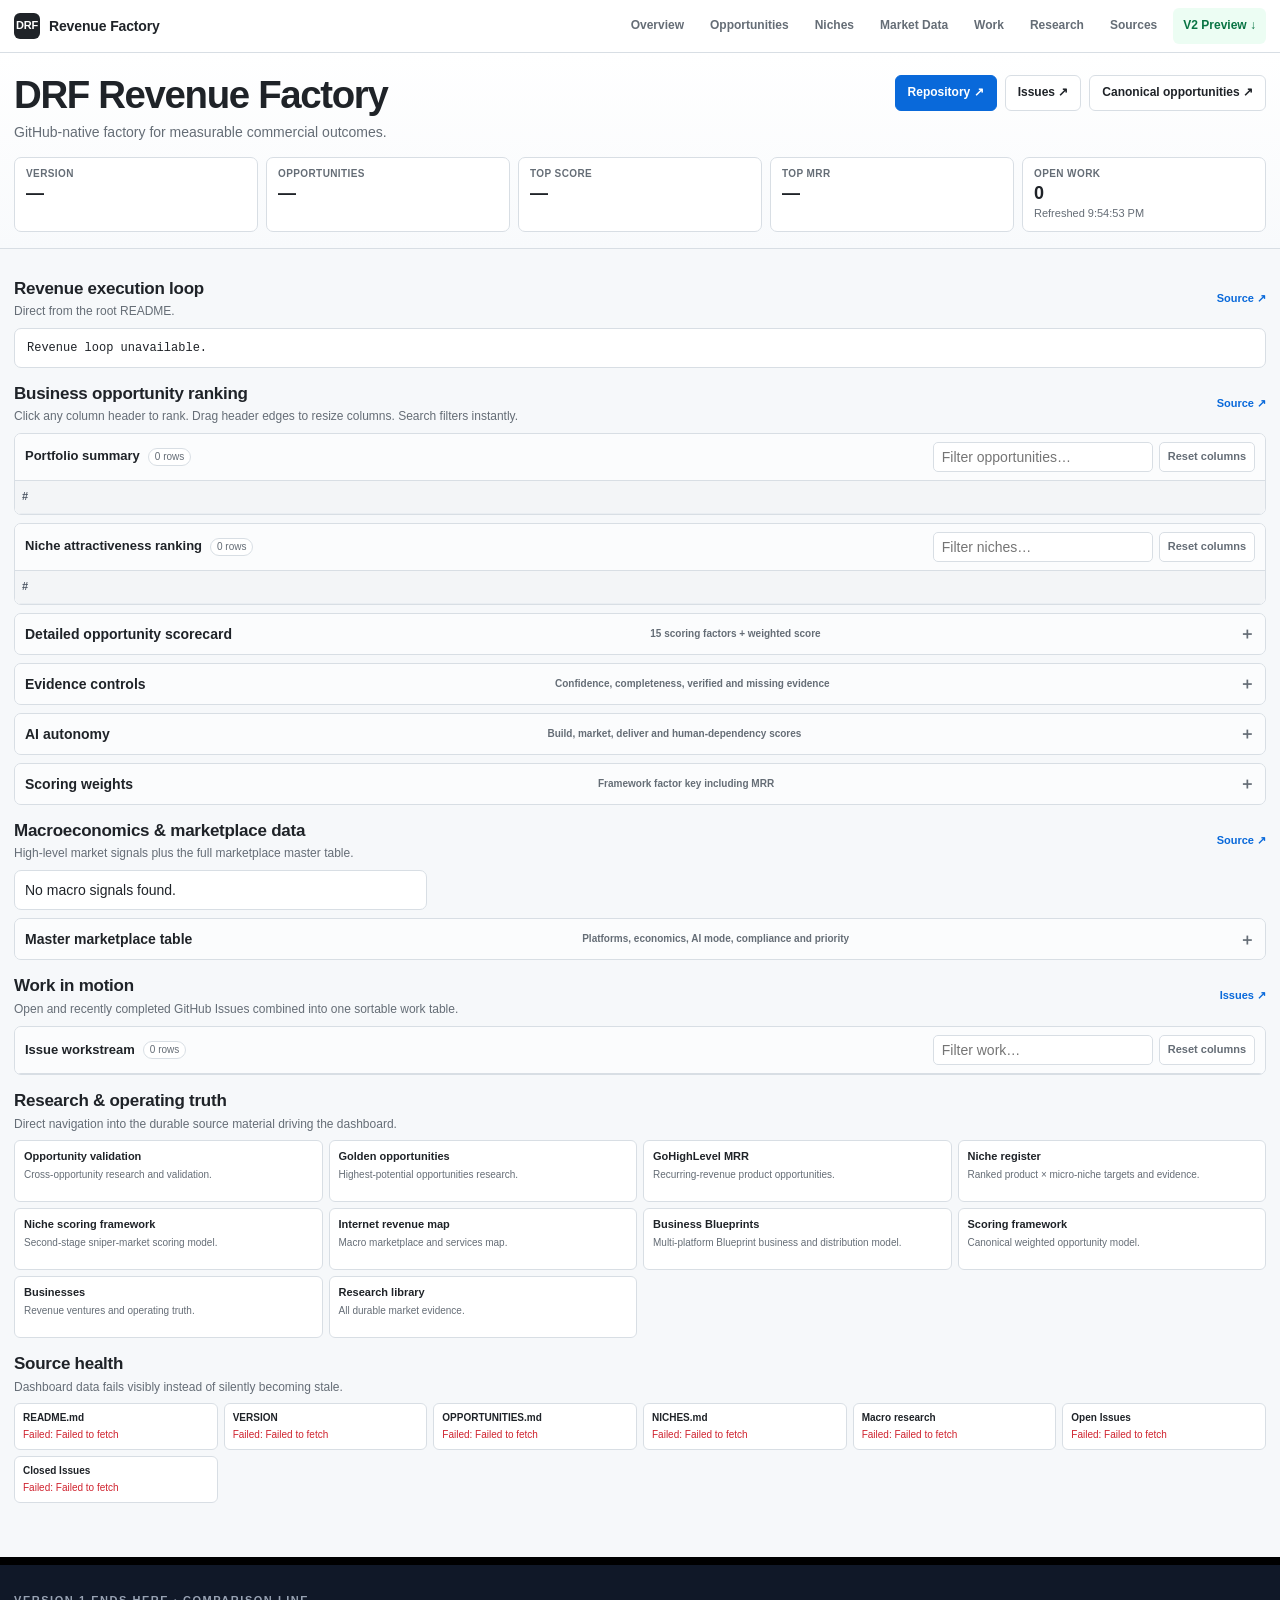
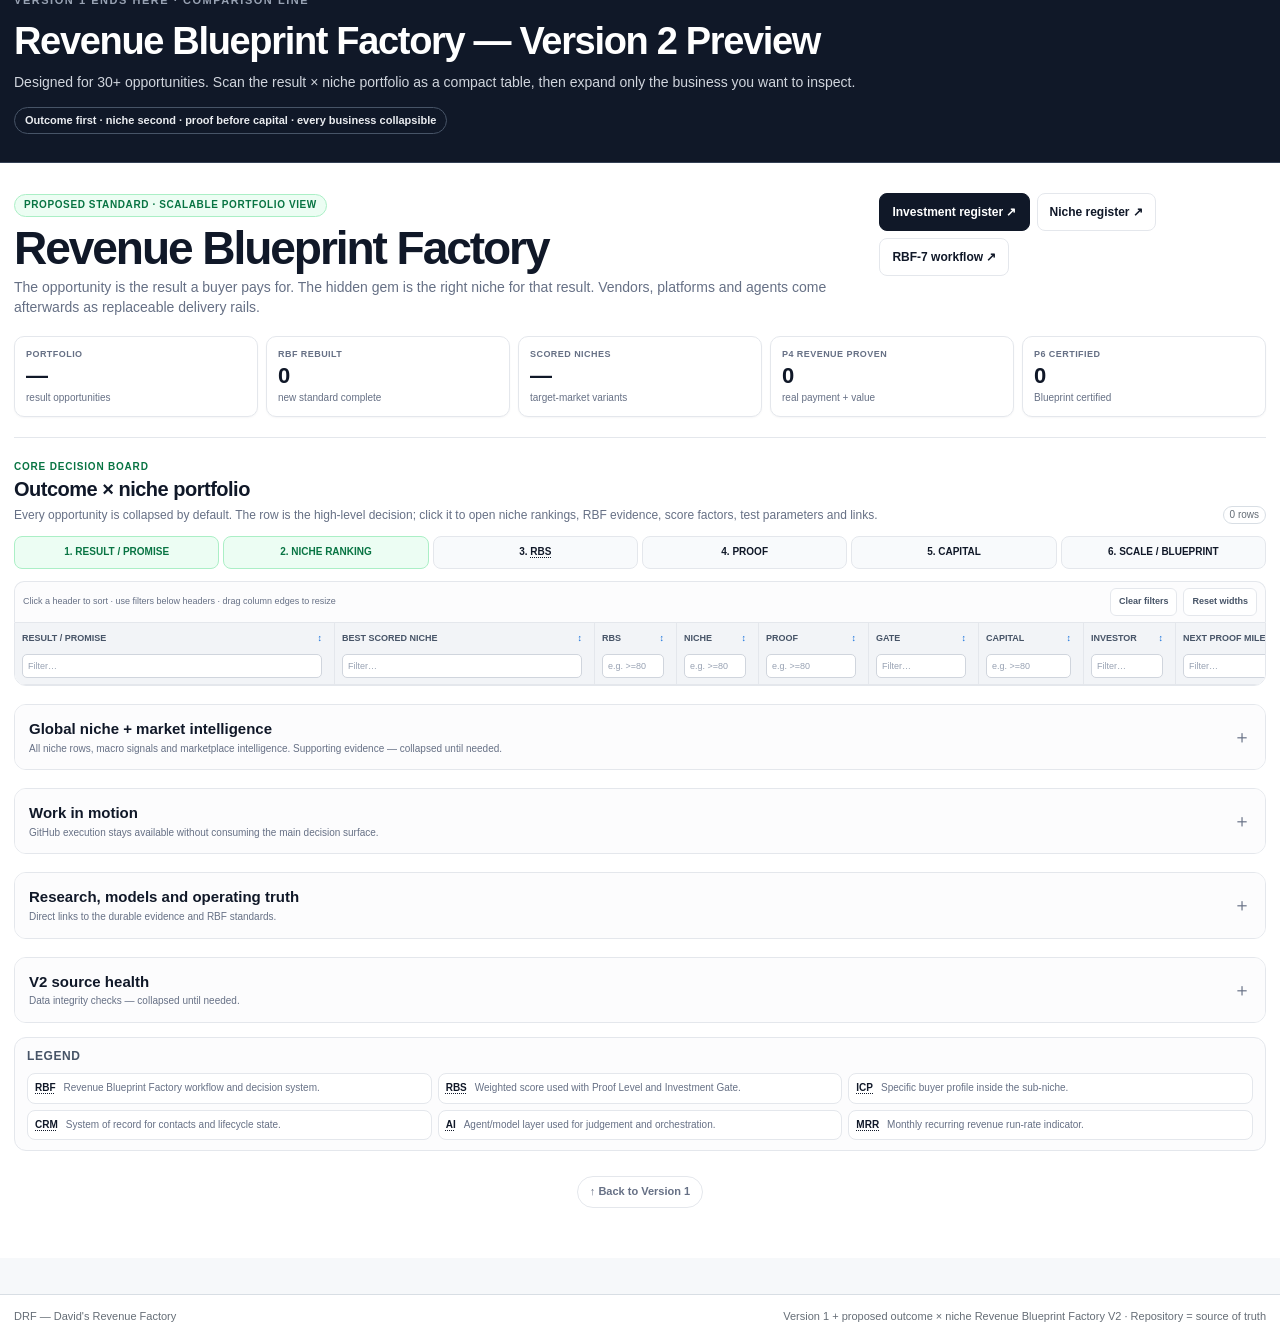
==== dashboard-v1-v2.html @ 49c25cb5 "Snapshot Dashboard V1 and V2 before V3 rebuild (#87)" ====
<!doctype html>
<html lang="en">
<head>
<meta charset="utf-8">
<meta name="viewport" content="width=device-width,initial-scale=1,viewport-fit=cover">
<meta name="description" content="DRF — David's Revenue Factory public operating dashboard.">
<meta name="theme-color" content="#ffffff">
<title>DRF — Revenue Factory Dashboard</title>
<style>
:root{
  --bg:#f6f8fa;--surface:#ffffff;--surface-2:#fbfcfd;--text:#1f2328;--muted:#656d76;
  --line:#d8dee4;--line-strong:#b8c0c8;--accent:#0969da;--accent-soft:#ddf4ff;
  --good:#1a7f37;--warn:#9a6700;--bad:#cf222e;--shadow:0 8px 24px rgba(31,35,40,.07);
  --font:-apple-system,BlinkMacSystemFont,"Segoe UI",Roboto,Helvetica,Arial,sans-serif;
  --v2-ink:#101828;--v2-muted:#667085;--v2-line:#e4e7ec;--v2-soft:#f8fafc;--v2-green:#087443;--v2-green-soft:#ecfdf3;--v2-blue:#175cd3;--v2-blue-soft:#eff8ff;--v2-amber:#b54708;--v2-amber-soft:#fffaeb;
}
*{box-sizing:border-box}html{scroll-behavior:smooth;overflow-x:hidden}body{margin:0;background:var(--bg);color:var(--text);font:14px/1.45 var(--font);overflow-x:hidden}a{color:var(--accent);text-decoration:none}a:hover{text-decoration:underline}button,input{font:inherit}button:focus-visible,a:focus-visible,input:focus-visible,summary:focus-visible{outline:2px solid var(--accent);outline-offset:2px}.wrap{width:min(1480px,calc(100% - 28px));margin:auto}
.top{position:sticky;top:0;z-index:50;background:rgba(255,255,255,.96);backdrop-filter:blur(10px);border-bottom:1px solid var(--line)}.topin{height:52px;display:flex;align-items:center;justify-content:space-between;gap:18px}.brand{display:flex;align-items:center;gap:9px;color:var(--text);font-weight:800;letter-spacing:-.01em}.brandmark{width:26px;height:26px;border-radius:6px;background:var(--text);color:#fff;display:grid;place-items:center;font-size:11px}.nav{display:flex;gap:6px;overflow:auto;scrollbar-width:none}.nav::-webkit-scrollbar{display:none}.nav a{flex:none;min-height:36px;display:flex;align-items:center;padding:0 10px;border-radius:6px;color:var(--muted);font-size:12px;font-weight:700}.nav a:hover{background:var(--surface-2);color:var(--text);text-decoration:none}.nav .v2jump{background:var(--v2-green-soft);color:var(--v2-green)}
.hero{background:linear-gradient(180deg,#fff 0%,#f8fafc 100%);border-bottom:1px solid var(--line)}.hero-in{padding:22px 0 16px}.hero-row{display:flex;align-items:flex-start;justify-content:space-between;gap:24px}.hero h1{margin:0;font-size:clamp(27px,3vw,40px);line-height:1.05;letter-spacing:-.035em}.hero p{max-width:900px;margin:7px 0 0;color:var(--muted);font-size:14px}.actions{display:flex;gap:8px;flex-wrap:wrap}.btn{min-height:36px;padding:0 12px;border:1px solid var(--line);border-radius:6px;background:#fff;color:var(--text);display:inline-flex;align-items:center;font-weight:700;font-size:12px}.btn:hover{border-color:var(--line-strong);text-decoration:none}.btn.primary{background:var(--accent);border-color:var(--accent);color:#fff}
.metrics{display:grid;grid-template-columns:repeat(5,minmax(0,1fr));gap:8px;margin-top:14px}.metric{min-width:0;border:1px solid var(--line);border-radius:7px;background:var(--surface);padding:9px 11px}.metric small{display:block;color:var(--muted);font-size:10px;font-weight:800;text-transform:uppercase;letter-spacing:.04em}.metric strong{display:block;margin-top:2px;font-size:18px;line-height:1.15;overflow-wrap:anywhere}.metric .sub{font-size:11px;color:var(--muted);margin-top:2px}
main{padding:14px 0 36px}.section{margin-top:14px;scroll-margin-top:60px}.section-head{display:flex;align-items:center;justify-content:space-between;gap:12px;margin-bottom:7px}.section-head h2{margin:0;font-size:17px;letter-spacing:-.015em}.section-head p{margin:2px 0 0;color:var(--muted);font-size:12px}.source-link{flex:none;font-size:11px;font-weight:700}.flow{margin:0;border:1px solid var(--line);border-radius:7px;background:var(--surface);padding:10px 12px;font:12px/1.5 ui-monospace,SFMono-Regular,Menlo,Consolas,monospace;white-space:pre-wrap}
.signal-grid{display:grid;grid-template-columns:repeat(3,minmax(0,1fr));gap:7px}.signal{border:1px solid var(--line);border-radius:7px;background:var(--surface);padding:9px 10px;min-width:0}.signal strong{display:block;font-size:12px;line-height:1.35}.signal span{display:block;margin-top:4px;color:var(--muted);font-size:10px}
.panel{border:1px solid var(--line);border-radius:7px;background:var(--surface);overflow:hidden}.panel-head{display:flex;align-items:center;justify-content:space-between;gap:10px;padding:8px 10px;border-bottom:1px solid var(--line);background:var(--surface-2)}.panel-title{display:flex;align-items:center;gap:8px;min-width:0}.panel-title h3{margin:0;font-size:13px}.panel-title .count,.count{padding:1px 6px;border:1px solid var(--line);border-radius:999px;background:#fff;color:var(--muted);font-size:10px}.toolbar{display:flex;align-items:center;gap:6px;flex-wrap:wrap;justify-content:flex-end}.search{width:220px;max-width:40vw;height:30px;border:1px solid var(--line);border-radius:5px;background:#fff;padding:0 8px;color:var(--text)}.toolbtn{height:30px;border:1px solid var(--line);border-radius:5px;background:#fff;padding:0 8px;color:var(--muted);font-size:11px;font-weight:700;cursor:pointer}.toolbtn:hover{border-color:var(--line-strong);color:var(--text)}
.grid-scroll{overflow:auto;max-height:520px;overscroll-behavior:contain;background:#fff}.data-grid{border-collapse:separate;border-spacing:0;table-layout:fixed;font-size:11px}.data-grid th,.data-grid td{border-right:1px solid #eaeef2;border-bottom:1px solid #eaeef2;padding:6px 7px;vertical-align:top;background:#fff;overflow:hidden;text-overflow:ellipsis}.data-grid td{white-space:normal}.data-grid th{position:sticky;top:0;z-index:6;background:#f3f5f7;color:#4b5563;padding:0;font-weight:800}.data-grid th:last-child,.data-grid td:last-child{border-right:0}.data-grid tbody tr:hover td{background:#f8fbff}.sortbtn{width:100%;min-height:32px;border:0;background:transparent;color:inherit;display:flex;align-items:center;justify-content:space-between;gap:6px;padding:5px 17px 5px 7px;text-align:left;font-weight:800;cursor:pointer}.sortbtn:hover{background:#edf3f9}.sortmark{font-size:9px;color:var(--accent)}.resizer{position:absolute;top:0;right:-2px;width:5px;height:100%;cursor:col-resize;z-index:10}.resizer:hover,.resizer.active{background:rgba(9,105,218,.25)}.rankcell{font-weight:800;color:var(--muted);text-align:right}.num{font-variant-numeric:tabular-nums;font-weight:750}.good{color:var(--good)}.warn{color:var(--warn)}.bad{color:var(--bad)}.extlink{font-weight:700;white-space:nowrap}.mobile-cards{display:none}
.data-panel{margin-top:8px;border:1px solid var(--line);border-radius:7px;background:var(--surface);overflow:hidden}.data-panel summary{list-style:none;cursor:pointer;min-height:40px;display:flex;align-items:center;justify-content:space-between;gap:12px;padding:7px 10px;background:var(--surface-2);font-weight:800}.data-panel summary::-webkit-details-marker{display:none}.data-panel summary::after{content:"＋";color:var(--muted);font-size:16px}.data-panel[open] summary::after{content:"−"}.data-panel[open] summary{border-bottom:1px solid var(--line)}.summary-meta{color:var(--muted);font-size:10px;font-weight:600}.panel-body{background:#fff}
.work-panel{margin-top:8px}.research-grid{display:grid;grid-template-columns:repeat(4,minmax(0,1fr));gap:6px}.research-grid a{min-height:62px;border:1px solid var(--line);border-radius:6px;background:#fff;padding:8px 9px;color:var(--text);font-size:11px;font-weight:800}.research-grid a:hover{border-color:var(--line-strong);text-decoration:none;box-shadow:var(--shadow)}.research-grid span{display:block;margin-top:3px;color:var(--muted);font-weight:500;font-size:10px}.statusbox{display:grid;grid-template-columns:repeat(6,minmax(0,1fr));gap:6px}.src{border:1px solid var(--line);border-radius:6px;background:#fff;padding:7px 8px;min-width:0}.src strong{display:block;font-size:10px}.src span{display:block;margin-top:2px;color:var(--muted);font-size:10px;overflow-wrap:anywhere}.src .ok{color:var(--good)}.src .err{color:var(--bad)}

/* Version 2 comparison preview */
.version-divider{margin:54px calc(50% - 50vw) 0;width:100vw;background:var(--v2-ink);color:#fff;border-top:8px solid #000;border-bottom:1px solid #344054}.version-divider .inner{width:min(1480px,calc(100% - 28px));margin:auto;padding:28px 0}.version-kicker{font-size:11px;font-weight:900;letter-spacing:.14em;text-transform:uppercase;color:#98a2b3}.version-divider h2{margin:5px 0 3px;font-size:clamp(25px,3vw,38px);letter-spacing:-.035em}.version-divider p{margin:0;color:#d0d5dd;max-width:980px}.compare-note{margin-top:14px;display:inline-flex;gap:8px;align-items:center;border:1px solid #475467;border-radius:999px;padding:5px 10px;font-size:11px;font-weight:800;color:#eaecf0}
.v2{margin:0 calc(50% - 50vw);width:100vw;background:#fff;color:var(--v2-ink);padding:0 0 50px}.v2wrap{width:min(1480px,calc(100% - 28px));margin:auto}.v2hero{padding:30px 0 20px;border-bottom:1px solid var(--v2-line)}.v2hero-row{display:flex;justify-content:space-between;align-items:flex-start;gap:24px}.v2badge{display:inline-flex;align-items:center;border:1px solid #abefc6;background:var(--v2-green-soft);color:var(--v2-green);border-radius:999px;padding:3px 9px;font-size:10px;font-weight:900;text-transform:uppercase;letter-spacing:.06em}.v2hero h2{margin:8px 0 6px;font-size:clamp(28px,3.6vw,48px);line-height:1;letter-spacing:-.045em}.v2hero p{margin:0;color:var(--v2-muted);max-width:900px;font-size:14px}.v2actions{display:flex;gap:7px;flex-wrap:wrap}.v2btn{min-height:38px;display:inline-flex;align-items:center;padding:0 12px;border:1px solid var(--v2-line);border-radius:8px;background:#fff;color:var(--v2-ink);font-size:12px;font-weight:800}.v2btn:hover{text-decoration:none;border-color:#98a2b3}.v2btn.primary{background:var(--v2-ink);border-color:var(--v2-ink);color:#fff}.v2metrics{display:grid;grid-template-columns:repeat(5,minmax(0,1fr));gap:8px;margin-top:18px}.v2metric{border:1px solid var(--v2-line);border-radius:10px;padding:11px;background:#fff;box-shadow:0 1px 2px rgba(16,24,40,.04)}.v2metric small{display:block;color:var(--v2-muted);text-transform:uppercase;font-size:9px;font-weight:900;letter-spacing:.05em}.v2metric strong{display:block;margin-top:3px;font-size:22px;line-height:1.1}.v2metric span{display:block;margin-top:3px;color:var(--v2-muted);font-size:10px}.v2section{padding:22px 0 0;scroll-margin-top:66px}.v2head{display:flex;justify-content:space-between;gap:18px;align-items:flex-end;margin-bottom:10px}.v2head h3{margin:0;font-size:20px;letter-spacing:-.025em}.v2head p{margin:3px 0 0;color:var(--v2-muted);font-size:12px}.v2eyebrow{font-size:10px;text-transform:uppercase;letter-spacing:.08em;font-weight:900;color:var(--v2-green)}
.architecture-strip{display:grid;grid-template-columns:repeat(6,minmax(0,1fr));gap:4px;margin:12px 0}.arch-step{border:1px solid var(--v2-line);background:var(--v2-soft);border-radius:8px;padding:8px 9px;font-size:10px;font-weight:900;text-align:center}.arch-step:first-child,.arch-step:nth-child(2){background:var(--v2-green-soft);border-color:#abefc6;color:var(--v2-green)}
.v2panel{border:1px solid var(--v2-line);border-radius:12px;background:#fff;overflow:hidden}.v2panel-head{display:flex;align-items:center;justify-content:space-between;gap:10px;padding:10px 12px;border-bottom:1px solid var(--v2-line);background:#fcfcfd}.v2panel-head h4{margin:0;font-size:13px}.v2panel .data-grid th{background:#f9fafb;color:#344054}.v2panel .data-grid tbody tr:hover td{background:#f9fafb}.v2links{display:grid;grid-template-columns:repeat(4,minmax(0,1fr));gap:7px}.v2link{border:1px solid var(--v2-line);border-radius:10px;padding:10px;background:#fff;color:var(--v2-ink);font-size:11px;font-weight:900;min-height:70px}.v2link:hover{text-decoration:none;border-color:#98a2b3;box-shadow:0 2px 8px rgba(16,24,40,.06)}.v2link span{display:block;margin-top:4px;color:var(--v2-muted);font-weight:500;font-size:10px}.v2source{display:grid;grid-template-columns:repeat(6,minmax(0,1fr));gap:7px}.v2source .src{border-color:var(--v2-line);border-radius:9px}.v2backtop{display:flex;justify-content:center;margin-top:25px}.v2backtop a{display:inline-flex;padding:7px 12px;border:1px solid var(--v2-line);border-radius:999px;color:var(--v2-muted);font-size:11px;font-weight:800}.v2backtop a:hover{text-decoration:none;color:var(--v2-ink)}
.abbr-tip{display:inline-flex;align-items:center;gap:0;text-decoration:underline dotted;text-underline-offset:2px;cursor:help;font-variant-numeric:inherit}.abbr-tip:focus-visible{outline:2px solid var(--accent);outline-offset:2px;border-radius:3px}.niche-lead{display:block;font-size:11px;line-height:1.35}.niche-tail{display:block;margin-top:2px;color:var(--v2-muted);font-size:10px;line-height:1.35}
.v2legend{margin-top:14px;border:1px solid var(--v2-line);border-radius:12px;background:#fcfcfd;padding:10px 12px}.v2legend h4{margin:0;font-size:12px;text-transform:uppercase;letter-spacing:.05em;color:#475467}.v2legend-grid{display:grid;grid-template-columns:repeat(3,minmax(0,1fr));gap:6px;margin-top:8px}.v2legend-item{display:flex;gap:8px;align-items:flex-start;border:1px solid var(--v2-line);border-radius:8px;background:#fff;padding:7px}.v2legend-item b{font-size:10px}.v2legend-item span{font-size:10px;color:var(--v2-muted);line-height:1.35}

/* Scalable opportunity table: every detail row is a collapsible opportunity */
.opp-table-shell{border:1px solid var(--v2-line);border-radius:12px;overflow:hidden;background:#fff}.opp-table-head,.rbf-opportunity>summary{display:grid;grid-template-columns:minmax(240px,2.1fr) minmax(210px,1.8fr) 74px 74px 115px 110px 100px 90px minmax(250px,2fr);align-items:stretch}.opp-table-head{background:#f2f4f7;border-bottom:1px solid var(--v2-line);color:#475467;font-size:9px;font-weight:900;text-transform:uppercase;letter-spacing:.025em}.opp-table-head>div{padding:8px;border-right:1px solid var(--v2-line)}.opp-table-head>div:last-child{border-right:0}.rbf-opportunity{border:0;border-bottom:1px solid var(--v2-line);background:#fff}.rbf-opportunity:last-child{border-bottom:0}.rbf-opportunity>summary{list-style:none;cursor:pointer;min-height:61px}.rbf-opportunity>summary::-webkit-details-marker{display:none}.rbf-opportunity>summary:hover{background:#f9fafb}.rbf-opportunity[open]>summary{background:var(--v2-green-soft);border-bottom:1px solid #abefc6}.opp-cell{padding:9px 8px;border-right:1px solid #f0f2f5;min-width:0;overflow-wrap:anywhere}.opp-cell:last-child{border-right:0}.opp-result b{display:block;font-size:12px;color:var(--v2-ink)}.opp-result span,.opp-niche span,.opp-next span{display:block;margin-top:3px;color:var(--v2-muted);font-size:9px;line-height:1.35}.opp-niche b{display:block;font-size:10px}.opp-number{font-size:12px;font-weight:900;font-variant-numeric:tabular-nums}.opp-pill{display:inline-flex;align-items:center;min-height:24px;border-radius:999px;padding:2px 7px;background:#f2f4f7;color:#344054;font-size:9px;font-weight:900}.opp-pill.go{background:var(--v2-green-soft);color:var(--v2-green)}.opp-pill.pending{background:var(--v2-amber-soft);color:var(--v2-amber)}.opp-expand{font-size:9px;color:var(--v2-green);font-weight:900;margin-top:4px}.rbf-body{padding:14px;background:#fcfcfd}.rbf-body-grid{display:grid;grid-template-columns:minmax(0,1.15fr) minmax(310px,.85fr);gap:10px}.rbf-card{border:1px solid var(--v2-line);border-radius:10px;background:#fff;padding:12px}.rbf-card h4{margin:0 0 7px;font-size:13px}.rbf-card p{margin:5px 0;color:var(--v2-muted);font-size:11px}.decision-stats{display:grid;grid-template-columns:repeat(5,minmax(0,1fr));gap:5px;margin-top:9px}.decision-stat{background:#f9fafb;border:1px solid var(--v2-line);border-radius:7px;padding:7px}.decision-stat small{display:block;color:var(--v2-muted);font-size:8px;font-weight:900;text-transform:uppercase}.decision-stat strong{display:block;margin-top:2px;font-size:11px}.test-strip{display:grid;grid-template-columns:repeat(4,minmax(0,1fr));gap:5px;margin-top:8px}.test-mini{border:1px solid var(--v2-line);border-radius:7px;padding:7px;background:var(--v2-soft)}.test-mini small{display:block;color:var(--v2-muted);font-size:8px;text-transform:uppercase;font-weight:900}.test-mini strong{display:block;margin-top:2px;font-size:11px}.rbf-score-wrap{margin-top:10px}.rbf-links{display:flex;gap:6px;flex-wrap:wrap;margin-top:9px}.rbf-link{display:inline-flex;align-items:center;min-height:31px;border:1px solid var(--v2-line);border-radius:7px;padding:0 9px;background:#fff;color:var(--v2-ink);font-size:9px;font-weight:900}.rbf-link:hover{text-decoration:none;border-color:#98a2b3}.empty-state{padding:12px;color:var(--v2-muted);font-size:11px}
.opp-table-shell.opp-interactive{overflow-x:auto;--opp-cols:320px 260px 82px 82px 110px 110px 105px 92px 300px}.opp-table-shell.opp-interactive .opp-table-head,.opp-table-shell.opp-interactive .rbf-opportunity>summary{grid-template-columns:var(--opp-cols);grid-template-areas:none;width:max-content;min-width:100%}.opp-table-shell.opp-interactive .rbf-opportunity>summary .opp-cell{grid-area:auto}.opp-table-shell.opp-interactive .opp-table-head{position:sticky;top:0;z-index:12}.opp-head-cell{position:relative;display:flex;flex-direction:column;gap:4px;padding:5px 12px 6px 7px!important;min-width:0}.opp-head-sort{border:0;background:transparent;color:inherit;padding:0;min-height:22px;display:flex;align-items:center;justify-content:space-between;gap:6px;text-align:left;text-transform:uppercase;font-size:9px;font-weight:900;cursor:pointer}.opp-head-sort:hover{color:var(--v2-ink)}.opp-head-sortmark{color:var(--accent);font-size:9px}.opp-filter{width:100%;height:24px;border:1px solid #d0d5dd;border-radius:5px;background:#fff;padding:0 5px;color:var(--v2-ink);font-size:9px;font-weight:500;text-transform:none}.opp-filter::placeholder{color:#98a2b3}.opp-col-resizer{position:absolute;right:-2px;top:0;width:7px;height:100%;cursor:col-resize;z-index:15}.opp-col-resizer:hover,.opp-col-resizer.active{background:rgba(9,105,218,.22)}.opp-grid-tools{display:flex;align-items:center;justify-content:flex-end;gap:6px;padding:6px 8px;border:1px solid var(--v2-line);border-bottom:0;border-radius:10px 10px 0 0;background:#fcfcfd}.opp-grid-tools+.opp-table-shell{border-top-left-radius:0;border-top-right-radius:0}.opp-grid-help{margin-right:auto;color:var(--v2-muted);font-size:9px}.opp-grid-tools button{height:28px;border:1px solid var(--v2-line);border-radius:6px;background:#fff;color:#475467;padding:0 8px;font-size:9px;font-weight:800;cursor:pointer}.opp-grid-tools button:hover{border-color:#98a2b3;color:var(--v2-ink)}
.v2collapse{margin-top:18px;border:1px solid var(--v2-line);border-radius:12px;background:#fff;overflow:hidden;scroll-margin-top:66px}.v2collapse>summary{list-style:none;cursor:pointer;display:flex;align-items:center;justify-content:space-between;gap:14px;padding:13px 14px;background:#fcfcfd}.v2collapse>summary::-webkit-details-marker{display:none}.v2collapse>summary::after{content:"＋";font-size:18px;color:var(--v2-muted);font-weight:400}.v2collapse[open]>summary::after{content:"−"}.v2collapse[open]>summary{border-bottom:1px solid var(--v2-line)}.v2collapse-title b{display:block;font-size:15px}.v2collapse-title span{display:block;margin-top:2px;color:var(--v2-muted);font-size:10px}.v2collapse-body{padding:12px}.v2grid2{display:grid;grid-template-columns:repeat(2,minmax(0,1fr));gap:10px}.v2card{border:1px solid var(--v2-line);border-radius:12px;background:#fff;padding:14px}.v2card h4{margin:0 0 8px;font-size:13px}
footer{margin-top:0;border-top:1px solid var(--line);background:#fff;padding:14px 0;color:var(--muted);font-size:11px}.foot{display:flex;justify-content:space-between;gap:12px;flex-wrap:wrap}
@media(max-width:1100px){.metrics,.v2metrics{grid-template-columns:repeat(3,minmax(0,1fr))}.signal-grid{grid-template-columns:repeat(2,minmax(0,1fr))}.research-grid,.v2links{grid-template-columns:repeat(2,minmax(0,1fr))}.statusbox,.v2source{grid-template-columns:repeat(3,minmax(0,1fr))}.architecture-strip{grid-template-columns:repeat(3,minmax(0,1fr))}.opp-table-head{display:none}.rbf-opportunity>summary{grid-template-columns:2fr 1.5fr repeat(3,90px);grid-template-areas:"result niche rbs nscore proof" "result next gate capital investor"}.rbf-opportunity>summary .opp-cell:nth-child(1){grid-area:result}.rbf-opportunity>summary .opp-cell:nth-child(2){grid-area:niche}.rbf-opportunity>summary .opp-cell:nth-child(3){grid-area:rbs}.rbf-opportunity>summary .opp-cell:nth-child(4){grid-area:nscore}.rbf-opportunity>summary .opp-cell:nth-child(5){grid-area:proof}.rbf-opportunity>summary .opp-cell:nth-child(6){grid-area:gate}.rbf-opportunity>summary .opp-cell:nth-child(7){grid-area:capital}.rbf-opportunity>summary .opp-cell:nth-child(8){grid-area:investor}.rbf-opportunity>summary .opp-cell:nth-child(9){grid-area:next}.rbf-body-grid{grid-template-columns:1fr}.v2legend-grid{grid-template-columns:repeat(2,minmax(0,1fr))}.opp-table-shell.opp-interactive .opp-table-head{display:grid}.opp-table-shell.opp-interactive .rbf-opportunity>summary{display:grid}}
@media(max-width:740px){.wrap,.v2wrap,.version-divider .inner{width:min(100% - 18px,1480px)}.topin{height:auto;min-height:50px;align-items:flex-start;flex-direction:column;padding:8px 0}.nav{width:100%;margin-top:-2px}.hero-in{padding:14px 0 11px}.hero-row,.v2hero-row{display:block}.hero h1{font-size:27px}.hero p{font-size:12px}.actions,.v2actions{margin-top:10px}.btn,.v2btn{min-height:38px}.metrics,.v2metrics{grid-template-columns:repeat(2,minmax(0,1fr));gap:5px;margin-top:10px}.metric,.v2metric{padding:8px}.metric strong{font-size:16px}.metric:last-child{grid-column:1/-1}.section{margin-top:10px}.section-head{align-items:flex-start}.signal-grid,.research-grid,.statusbox,.v2links,.v2source,.v2grid2,.v2legend-grid{grid-template-columns:1fr}.panel-head,.v2panel-head{align-items:flex-start;flex-direction:column}.toolbar{width:100%;justify-content:stretch}.search{max-width:none;flex:1;min-width:0}.grid-scroll{max-height:420px}.portfolio-desktop{display:none}.mobile-cards{display:grid;gap:6px;padding:6px}.oppcard{border:1px solid var(--line);border-radius:6px;background:#fff;padding:8px}.oppcard-head{display:flex;align-items:flex-start;justify-content:space-between;gap:8px}.oppcard h3{margin:0;font-size:13px;line-height:1.25}.stage{flex:none;padding:1px 5px;border:1px solid var(--line);border-radius:999px;color:var(--muted);font-size:9px;font-weight:800}.scoregrid{display:grid;grid-template-columns:repeat(4,minmax(0,1fr));gap:4px;margin-top:7px}.scorebox{background:#f6f8fa;border-radius:4px;padding:5px}.scorebox small{display:block;color:var(--muted);font-size:8px;text-transform:uppercase;font-weight:800}.scorebox strong{display:block;margin-top:1px;font-size:12px}.opp-copy{margin-top:6px;font-size:10px}.opp-copy strong{display:block;font-size:9px;text-transform:uppercase;color:var(--muted)}.opp-copy p{margin:1px 0 0}.oppcard .extlink{display:inline-flex;min-height:34px;align-items:center;margin-top:4px}.data-grid{font-size:10px}.data-grid th,.data-grid td{padding:5px}.resizer{display:none}.source-link{display:none}.version-divider{margin-top:36px}.version-divider .inner{padding:24px 0}.v2hero{padding:24px 0 16px}.v2hero h2{font-size:30px}.v2metrics{grid-template-columns:repeat(2,minmax(0,1fr))}.v2metric strong{font-size:18px}.v2head{align-items:flex-start;flex-direction:column}.v2section{padding-top:18px}.architecture-strip{grid-template-columns:repeat(2,minmax(0,1fr))}.rbf-opportunity>summary{display:block;padding:9px}.opp-cell{padding:4px 0;border:0}.opp-cell:nth-child(n+3):nth-child(-n+8){display:inline-block;margin-right:8px;min-width:64px}.opp-cell:nth-child(n+3):nth-child(-n+8)::before{display:block;color:var(--v2-muted);font-size:7px;font-weight:900;text-transform:uppercase}.opp-cell:nth-child(3)::before{content:"RBS"}.opp-cell:nth-child(4)::before{content:"Niche"}.opp-cell:nth-child(5)::before{content:"Proof"}.opp-cell:nth-child(6)::before{content:"Gate"}.opp-cell:nth-child(7)::before{content:"Capital"}.opp-cell:nth-child(8)::before{content:"Investor"}.decision-stats,.test-strip{grid-template-columns:repeat(2,minmax(0,1fr))}.opp-table-shell.opp-interactive{overflow:visible}.opp-table-shell.opp-interactive .opp-table-head{display:none}.opp-table-shell.opp-interactive .rbf-opportunity>summary{display:block;width:auto;min-width:0}.opp-grid-tools{display:none}}
@media(max-width:420px){.scoregrid{grid-template-columns:repeat(2,minmax(0,1fr))}.metrics,.v2metrics{grid-template-columns:1fr}.metric:last-child{grid-column:auto}.architecture-strip,.decision-stats,.test-strip{grid-template-columns:1fr}}
@media print{.top,.actions,.v2actions,.toolbar,.resizer,.source-link,.opp-grid-tools,.opp-filter,.opp-col-resizer{display:none!important}.grid-scroll{max-height:none;overflow:visible}.data-grid{width:100%!important;font-size:8px}details{display:block!important}details>summary{display:none!important}.mobile-cards{display:none!important}.portfolio-desktop{display:block!important}.rbf-body{display:block!important}}
</style>
</head>
<body>
<header class="top">
  <div class="wrap topin">
    <a class="brand" href="./"><span class="brandmark">DRF</span><span>Revenue Factory</span></a>
    <nav class="nav" aria-label="Dashboard navigation">
      <a href="#overview">Overview</a><a href="#opportunities">Opportunities</a><a href="#niches">Niches</a><a href="#market">Market Data</a><a href="#work">Work</a><a href="#research">Research</a><a href="#sources">Sources</a><a class="v2jump" href="#v2-preview">V2 Preview ↓</a>
    </nav>
  </div>
</header>
<div class="hero" id="overview">
  <div class="wrap hero-in">
    <div class="hero-row">
      <div><h1>DRF Revenue Factory</h1><p id="intro">Loading canonical operating model…</p></div>
      <div class="actions"><a class="btn primary external" href="https://github.com/tbhrc/drf">Repository ↗</a><a class="btn external" href="https://github.com/tbhrc/drf/issues">Issues ↗</a><a class="btn external" href="https://github.com/tbhrc/drf/blob/main/businesses/OPPORTUNITIES.md">Canonical opportunities ↗</a></div>
    </div>
    <div class="metrics">
      <div class="metric"><small>Version</small><strong id="version">…</strong></div>
      <div class="metric"><small>Opportunities</small><strong id="opp-count">…</strong></div>
      <div class="metric"><small>Top Score</small><strong id="top-score">…</strong></div>
      <div class="metric"><small>Top MRR</small><strong id="top-mrr">…</strong></div>
      <div class="metric"><small>Open Work</small><strong id="open-count">…</strong><div class="sub" id="refresh">Loading…</div></div>
    </div>
  </div>
</div>
<main class="wrap">
  <section class="section">
    <div class="section-head"><div><h2>Revenue execution loop</h2><p>Direct from the root README.</p></div><a class="source-link external" href="https://github.com/tbhrc/drf/blob/main/README.md">Source ↗</a></div>
    <pre class="flow" id="revenue-loop">Loading…</pre>
  </section>

  <section class="section" id="opportunities">
    <div class="section-head"><div><h2>Business opportunity ranking</h2><p>Click any column header to rank. Drag header edges to resize columns. Search filters instantly.</p></div><a class="source-link external" href="https://github.com/tbhrc/drf/blob/main/businesses/OPPORTUNITIES.md">Source ↗</a></div>
    <div class="panel">
      <div class="panel-head"><div class="panel-title"><h3>Portfolio summary</h3><span class="count" id="portfolio-count">0 rows</span></div><div class="toolbar"><input class="search" id="portfolio-search" placeholder="Filter opportunities…" aria-label="Filter opportunities"><button class="toolbtn" id="portfolio-reset" type="button">Reset columns</button></div></div>
      <div id="portfolio-grid" class="portfolio-desktop"></div>
      <div id="portfolio-cards" class="mobile-cards"></div>
    </div>

    <div class="panel" id="niches" style="margin-top:8px">
      <div class="panel-head"><div class="panel-title"><h3>Niche attractiveness ranking</h3><span class="count" id="niche-count">0 rows</span></div><div class="toolbar"><input class="search" id="niche-search" placeholder="Filter niches…" aria-label="Filter niches"><button class="toolbtn" id="niche-reset" type="button">Reset columns</button></div></div>
      <div id="niche-grid"></div>
    </div>

    <details class="data-panel">
      <summary><span>Detailed opportunity scorecard</span><span class="summary-meta">15 scoring factors + weighted score</span></summary>
      <div class="panel-body"><div class="panel-head"><div class="panel-title"><h3>Validated scores</h3><span class="count" id="scorecard-count">0 rows</span></div><div class="toolbar"><input class="search" id="scorecard-search" placeholder="Filter scorecard…"><button class="toolbtn" id="scorecard-reset" type="button">Reset columns</button></div></div><div id="scorecard-grid"></div></div>
    </details>

    <details class="data-panel">
      <summary><span>Evidence controls</span><span class="summary-meta">Confidence, completeness, verified and missing evidence</span></summary>
      <div class="panel-body"><div class="panel-head"><div class="panel-title"><h3>Independent evidence controls</h3><span class="count" id="evidence-count">0 rows</span></div><div class="toolbar"><input class="search" id="evidence-search" placeholder="Filter evidence…"><button class="toolbtn" id="evidence-reset" type="button">Reset columns</button></div></div><div id="evidence-grid"></div></div>
    </details>

    <details class="data-panel">
      <summary><span>AI autonomy</span><span class="summary-meta">Build, market, deliver and human-dependency scores</span></summary>
      <div class="panel-body"><div class="panel-head"><div class="panel-title"><h3>AI Autonomy derivation</h3><span class="count" id="autonomy-count">0 rows</span></div><div class="toolbar"><input class="search" id="autonomy-search" placeholder="Filter autonomy…"><button class="toolbtn" id="autonomy-reset" type="button">Reset columns</button></div></div><div id="autonomy-grid"></div></div>
    </details>

    <details class="data-panel">
      <summary><span>Scoring weights</span><span class="summary-meta">Framework factor key including MRR</span></summary>
      <div class="panel-body"><div id="weights-grid"></div></div>
    </details>
  </section>

  <section class="section" id="market">
    <div class="section-head"><div><h2>Macroeconomics & marketplace data</h2><p>High-level market signals plus the full marketplace master table.</p></div><a class="source-link external" href="https://github.com/tbhrc/drf/blob/main/research/ai-first-digital-marketplaces-and-service-platforms.md">Source ↗</a></div>
    <div class="signal-grid" id="macro-grid"><div class="signal">Loading macro signals…</div></div>
    <details class="data-panel">
      <summary><span>Master marketplace table</span><span class="summary-meta">Platforms, economics, AI mode, compliance and priority</span></summary>
      <div class="panel-body"><div class="panel-head"><div class="panel-title"><h3>AI-first internet revenue marketplaces</h3><span class="count" id="market-count">0 rows</span></div><div class="toolbar"><input class="search" id="market-search" placeholder="Filter marketplaces…"><button class="toolbtn" id="market-reset" type="button">Reset columns</button></div></div><div id="market-grid"></div></div>
    </details>
  </section>

  <section class="section" id="work">
    <div class="section-head"><div><h2>Work in motion</h2><p>Open and recently completed GitHub Issues combined into one sortable work table.</p></div><a class="source-link external" href="https://github.com/tbhrc/drf/issues">Issues ↗</a></div>
    <div class="panel work-panel"><div class="panel-head"><div class="panel-title"><h3>Issue workstream</h3><span class="count" id="work-count">0 rows</span></div><div class="toolbar"><input class="search" id="work-search" placeholder="Filter work…"><button class="toolbtn" id="work-reset" type="button">Reset columns</button></div></div><div id="work-grid"></div></div>
  </section>

  <section class="section" id="research">
    <div class="section-head"><div><h2>Research & operating truth</h2><p>Direct navigation into the durable source material driving the dashboard.</p></div></div>
    <div class="research-grid">
      <a class="external" href="https://github.com/tbhrc/drf/blob/main/research/business-opportunity-validation-2026-08-29.md">Opportunity validation<span>Cross-opportunity research and validation.</span></a>
      <a class="external" href="https://github.com/tbhrc/drf/blob/main/research/five-golden-business-opportunities-2026-08-29.md">Golden opportunities<span>Highest-potential opportunities research.</span></a>
      <a class="external" href="https://github.com/tbhrc/drf/blob/main/businesses/highlevel-vertical-saas-snapshot/research/gohighlevel-recurring-revenue-opportunities-2026-08-29.md">GoHighLevel MRR<span>Recurring-revenue product opportunities.</span></a>
      <a class="external" href="https://github.com/tbhrc/drf/blob/main/businesses/NICHES.md">Niche register<span>Ranked product × micro-niche targets and evidence.</span></a>
      <a class="external" href="https://github.com/tbhrc/drf/blob/main/knowledge/guidelines/niche-attractiveness-scoring-framework.md">Niche scoring framework<span>Second-stage sniper-market scoring model.</span></a>
      <a class="external" href="https://github.com/tbhrc/drf/blob/main/research/ai-first-digital-marketplaces-and-service-platforms.md">Internet revenue map<span>Macro marketplace and services map.</span></a>
      <a class="external" href="https://github.com/tbhrc/drf/blob/main/businesses/business-blueprints/README.md">Business Blueprints<span>Multi-platform Blueprint business and distribution model.</span></a>
      <a class="external" href="https://github.com/tbhrc/drf/blob/main/knowledge/guidelines/business-opportunity-scoring-framework.md">Scoring framework<span>Canonical weighted opportunity model.</span></a>
      <a class="external" href="https://github.com/tbhrc/drf/tree/main/businesses">Businesses<span>Revenue ventures and operating truth.</span></a>
      <a class="external" href="https://github.com/tbhrc/drf/tree/main/research">Research library<span>All durable market evidence.</span></a>
    </div>
  </section>

  <section class="section" id="sources">
    <div class="section-head"><div><h2>Source health</h2><p>Dashboard data fails visibly instead of silently becoming stale.</p></div></div>
    <div class="statusbox">
      <div class="src"><strong>README.md</strong><span id="src-readme">Loading…</span></div>
      <div class="src"><strong>VERSION</strong><span id="src-version">Loading…</span></div>
      <div class="src"><strong>OPPORTUNITIES.md</strong><span id="src-opps">Loading…</span></div>
      <div class="src"><strong>NICHES.md</strong><span id="src-niches">Loading…</span></div>
      <div class="src"><strong>Macro research</strong><span id="src-macro">Loading…</span></div>
      <div class="src"><strong>Open Issues</strong><span id="src-open">Loading…</span></div>
      <div class="src"><strong>Closed Issues</strong><span id="src-closed">Loading…</span></div>
    </div>
  </section>

  <section class="version-divider" id="v2-preview" aria-label="Version 2 comparison divider">
    <div class="inner">
      <div class="version-kicker">Version 1 ends here · comparison line</div>
      <h2>Revenue Blueprint Factory — Version 2 Preview</h2>
      <p>Designed for 30+ opportunities. Scan the result × niche portfolio as a compact table, then expand only the business you want to inspect.</p>
      <span class="compare-note">Outcome first · niche second · proof before capital · every business collapsible</span>
    </div>
  </section>

  <section class="v2" aria-label="Revenue Blueprint Factory Version 2 preview">
    <div class="v2wrap">
      <div class="v2hero">
        <div class="v2hero-row">
          <div>
            <span class="v2badge">Proposed standard · scalable portfolio view</span>
            <h2>Revenue Blueprint Factory</h2>
            <p>The opportunity is the result a buyer pays for. The hidden gem is the right niche for that result. Vendors, platforms and agents come afterwards as replaceable delivery rails.</p>
          </div>
          <div class="v2actions">
            <a class="v2btn primary external" href="https://github.com/tbhrc/drf/blob/main/businesses/INVESTMENT-READINESS.md">Investment register ↗</a>
            <a class="v2btn external" href="https://github.com/tbhrc/drf/blob/main/businesses/NICHES.md">Niche register ↗</a>
            <a class="v2btn external" href="https://github.com/tbhrc/drf/blob/main/workflows/revenue-blueprint-factory.md">RBF-7 workflow ↗</a>
          </div>
        </div>
        <div class="v2metrics">
          <div class="v2metric"><small>Portfolio</small><strong id="v2-total">…</strong><span>result opportunities</span></div>
          <div class="v2metric"><small>RBF rebuilt</small><strong id="v2-rebuilt">…</strong><span>new standard complete</span></div>
          <div class="v2metric"><small>Scored niches</small><strong id="v2-niche-total">…</strong><span>target-market variants</span></div>
          <div class="v2metric"><small>P4 revenue proven</small><strong id="v2-p4">…</strong><span>real payment + value</span></div>
          <div class="v2metric"><small>P6 certified</small><strong id="v2-p6">…</strong><span>Blueprint certified</span></div>
        </div>
      </div>

      <section class="v2section" id="v2-portfolio">
        <div class="v2head">
          <div><div class="v2eyebrow">Core decision board</div><h3>Outcome × niche portfolio</h3><p>Every opportunity is collapsed by default. The row is the high-level decision; click it to open niche rankings, RBF evidence, score factors, test parameters and links.</p></div>
          <span class="count" id="v2-portfolio-count">0 rows</span>
        </div>
        <div class="architecture-strip" aria-label="Revenue Blueprint Factory architecture">
          <div class="arch-step">1. RESULT / PROMISE</div><div class="arch-step">2. NICHE RANKING</div><div class="arch-step">3. <abbr class="abbr-tip" tabindex="0" title="Revenue Blueprint Score">RBS</abbr></div><div class="arch-step">4. PROOF</div><div class="arch-step">5. CAPITAL</div><div class="arch-step">6. SCALE / BLUEPRINT</div>
        </div>
        <div class="opp-table-shell">
          <div class="opp-table-head"><div>Result / promise</div><div>Best scored niche</div><div><abbr class="abbr-tip" tabindex="0" title="Revenue Blueprint Score">RBS</abbr></div><div>Niche</div><div>Proof</div><div>Gate</div><div>Capital</div><div>Investor</div><div>Next proof milestone</div></div>
          <div id="v2-opportunity-modules"><div class="empty-state">Loading result × niche portfolio…</div></div>
        </div>
      </section>

      <details class="v2collapse" id="v2-intelligence">
        <summary><span class="v2collapse-title"><b>Global niche + market intelligence</b><span>All niche rows, macro signals and marketplace intelligence. Supporting evidence — collapsed until needed.</span></span></summary>
        <div class="v2collapse-body">
          <div class="v2panel"><div class="v2panel-head"><h4>All ranked niches</h4><span class="count" id="v2-niche-count">0 rows</span></div><div id="v2-niche-grid"></div></div>
          <div class="v2card" style="margin-top:10px"><h4>Macro signals</h4><div class="signal-grid" id="v2-macro-grid"><div class="signal">Loading macro signals…</div></div></div>
          <details class="data-panel" style="margin-top:10px"><summary><span>Marketplace master table</span><span class="summary-meta">Supporting distribution/platform intelligence</span></summary><div class="v2panel"><div class="v2panel-head"><h4>AI-first internet revenue marketplaces</h4><span class="count" id="v2-market-count">0 rows</span></div><div id="v2-market-grid"></div></div></details>
        </div>
      </details>

      <details class="v2collapse" id="v2-work">
        <summary><span class="v2collapse-title"><b>Work in motion</b><span>GitHub execution stays available without consuming the main decision surface.</span></span></summary>
        <div class="v2collapse-body"><div class="v2panel"><div class="v2panel-head"><h4>Issue workstream</h4><span class="count" id="v2-work-count">0 rows</span></div><div id="v2-work-grid"></div></div></div>
      </details>

      <details class="v2collapse" id="v2-research">
        <summary><span class="v2collapse-title"><b>Research, models and operating truth</b><span>Direct links to the durable evidence and RBF standards.</span></span></summary>
        <div class="v2collapse-body"><div class="v2links">
          <a class="v2link external" href="https://github.com/tbhrc/drf/blob/main/businesses/whatsapp-crm-revenue-core/RBF-ASSESSMENT-HVAC.md">HVAC RBF assessment<span>Enquiry-to-Revenue Control × HVAC: 86 RBS, 92 niche, P2.</span></a>
          <a class="v2link external" href="https://github.com/tbhrc/drf/blob/main/businesses/instant-quote-quote-to-cash/RBF-ASSESSMENT-DRYWALL-GYPSUM.md">Gypsum RBF assessment<span>Fast Quote-to-Cash × gypsum: 82 RBS, 87 niche, P2.</span></a>
          <a class="v2link external" href="https://github.com/tbhrc/drf/blob/main/businesses/business-blueprints/DISTRIBUTION-CHANNELS.md">Business Blueprint channels<span>Whop, Gumroad, Contra, Notion, Lemon Squeezy and other endpoints routed by product fit.</span></a>
          <a class="v2link external" href="https://github.com/tbhrc/drf/blob/main/businesses/business-blueprints/RBF-ASSESSMENT.md">Business Blueprints RBF assessment<span>82/100 P2 multi-platform digital-product underwriting.</span></a>
          <a class="v2link external" href="https://github.com/tbhrc/drf/blob/main/businesses/INVESTMENT-READINESS.md">Investment readiness<span>Outcome-first portfolio RBS, proof, gate and capital register.</span></a>
          <a class="v2link external" href="https://github.com/tbhrc/drf/blob/main/workflows/revenue-blueprint-factory.md">RBF-7 workflow<span>Capture → Underwrite → Backtest → Forward Test → Scale.</span></a>
          <a class="v2link external" href="https://github.com/tbhrc/drf/blob/main/knowledge/guidelines/revenue-blueprint-scoring-and-investment-readiness.md">RBS scoring standard<span>Ten-factor score, P0–P6 and capital gates.</span></a>
          <a class="v2link external" href="https://github.com/tbhrc/drf/blob/main/businesses/NICHES.md">Niche register<span>Second commercial-selection layer and hidden-gem ranking.</span></a>
          <a class="v2link external" href="https://github.com/tbhrc/drf/blob/main/research/ai-first-digital-marketplaces-and-service-platforms.md">Internet revenue map<span>Marketplace, distribution and macro evidence.</span></a>
          <a class="v2link external" href="https://github.com/tbhrc/drf/blob/main/knowledge/templates/revenue-blueprint-financial-model.md">Financial model<span>Monthly return, payback, runway and downside rules.</span></a>
          <a class="v2link external" href="https://github.com/tbhrc/drf/tree/main/businesses">All businesses<span>Every parent result opportunity and durable research.</span></a>
          <a class="v2link external" href="https://github.com/tbhrc/drf/tree/main/research">Research library<span>All durable market evidence.</span></a>
        </div></div>
      </details>

      <details class="v2collapse" id="v2-sources">
        <summary><span class="v2collapse-title"><b>V2 source health</b><span>Data integrity checks — collapsed until needed.</span></span></summary>
        <div class="v2collapse-body"><div class="v2source">
          <div class="src"><strong>INVESTMENT-READINESS.md</strong><span id="src-v2-investment">Loading…</span></div>
          <div class="src"><strong>NICHES.md</strong><span id="src-v2-niches">Loading…</span></div>
          <div class="src"><strong>HVAC RBF assessment</strong><span id="src-v2-hvac">Loading…</span></div>
          <div class="src"><strong>Gypsum RBF assessment</strong><span id="src-v2-gypsum">Loading…</span></div>
          <div class="src"><strong>Business Blueprint channels</strong><span id="src-v2-whop-model">Loading…</span></div>
          <div class="src"><strong>Marketplace research</strong><span id="src-v2-market">Loading…</span></div>
        </div></div>
      </details>
      <div class="v2legend" aria-label="V2 abbreviation legend">
        <h4>Legend</h4>
        <div class="v2legend-grid">
          <div class="v2legend-item"><b><abbr class="abbr-tip" tabindex="0" title="Revenue Blueprint Factory">RBF</abbr></b><span>Revenue Blueprint Factory workflow and decision system.</span></div>
          <div class="v2legend-item"><b><abbr class="abbr-tip" tabindex="0" title="Revenue Blueprint Score">RBS</abbr></b><span>Weighted score used with Proof Level and Investment Gate.</span></div>
          <div class="v2legend-item"><b><abbr class="abbr-tip" tabindex="0" title="Ideal Customer Profile">ICP</abbr></b><span>Specific buyer profile inside the sub-niche.</span></div>
          <div class="v2legend-item"><b><abbr class="abbr-tip" tabindex="0" title="Customer Relationship Management">CRM</abbr></b><span>System of record for contacts and lifecycle state.</span></div>
          <div class="v2legend-item"><b><abbr class="abbr-tip" tabindex="0" title="Artificial Intelligence">AI</abbr></b><span>Agent/model layer used for judgement and orchestration.</span></div>
          <div class="v2legend-item"><b><abbr class="abbr-tip" tabindex="0" title="Monthly Recurring Revenue">MRR</abbr></b><span>Monthly recurring revenue run-rate indicator.</span></div>
        </div>
      </div>

      <div class="v2backtop"><a href="#overview">↑ Back to Version 1</a></div>
    </div>
  </section>
</main>
<footer><div class="wrap foot"><span>DRF — David's Revenue Factory</span><span>Version 1 + proposed outcome × niche Revenue Blueprint Factory V2 · Repository = source of truth</span></div></footer>
<script>
const REPO='tbhrc/drf';
const RAW=`https://raw.githubusercontent.com/${REPO}/main/`;
const API=`https://api.github.com/repos/${REPO}`;
const $=id=>document.getElementById(id);
const grids={};

document.querySelectorAll('.external').forEach(a=>{a.target='_blank';a.rel='noopener noreferrer'});
function setSource(id,ok,msg){const el=$(id);if(!el)return;el.textContent=msg;el.className=ok?'ok':'err'}
async function text(path,statusId){try{const r=await fetch(RAW+path,{cache:'no-store'});if(!r.ok)throw new Error(String(r.status));const t=await r.text();setSource(statusId,true,'Loaded from main');return t}catch(e){setSource(statusId,false,`Failed: ${e.message}`);throw e}}
function stripMd(s){return (s||'').replace(/\*\*/g,'').replace(/`/g,'').replace(/\[([^\]]+)\]\(([^\)]+)\)/g,'$1').trim()}
function parseRow(line){return line.slice(1,-1).split('|').map(stripMd)}
function parseTables(md){const lines=md.split('\n');const tables=[];let heading='';for(let i=0;i<lines.length;i++){const hm=lines[i].match(/^(#{1,6})\s+(.+)$/);if(hm){heading=stripMd(hm[2]);continue}if(/^\|.*\|\s*$/.test(lines[i])&&i+1<lines.length&&/^\|[\s:|-]+\|\s*$/.test(lines[i+1])){const headers=parseRow(lines[i]);const rows=[];i+=2;while(i<lines.length&&/^\|.*\|\s*$/.test(lines[i])){const vals=parseRow(lines[i]);const row={};headers.forEach((h,j)=>row[h]=vals[j]||'');rows.push(row);i++}i--;tables.push({heading,headers,rows})}}return tables}
function findTable(tables,needle){needle=needle.toLowerCase();return tables.find(t=>(t.heading||'').toLowerCase().includes(needle))||{heading:'',headers:[],rows:[]}}
function section(md,title){const esc=title.replace(/[.*+?^${}()|[\]\\]/g,'\\$&');const m=md.match(new RegExp(`## ${esc}\n([\s\S]*?)(?=\n## |$)`));return m?m[1]:''}
function fenced(md,heading){const s=section(md,heading);const m=s.match(/```[^\n]*\n([\s\S]*?)```/);return m?m[1].trim():''}
function macroSignals(md){const block=(md.match(/The macro opportunity is substantial:\s*([\s\S]*?)(?=\n\nThese numbers|\n## )/)||[])[1]||'';return block.split('\n').filter(l=>/^\s*- /.test(l)).map(l=>stripMd(l.replace(/^\s*- /,'')))}
function numericValue(v){if(v===null||v===undefined)return null;const s=String(v).replace(/,/g,'').trim();const m=s.match(/-?\d+(?:\.\d+)?/);return m?Number(m[0]):null}
function scoreClass(v){const n=numericValue(v);if(n===null)return'';if(String(v).includes('/10'))return n>=8?'good':n>=6?'warn':'bad';if(n>=80)return'good';if(n>=60)return'warn';return'bad'}
function escapeHtml(s){return String(s??'').replace(/[&<>'"]/g,c=>({'&':'&amp;','<':'&lt;','>':'&gt;',"'":'&#39;','"':'&quot;'}[c]))}
const ABBR_TITLES={RBF:'Revenue Blueprint Factory',RBS:'Revenue Blueprint Score',ICP:'Ideal Customer Profile',CRM:'Customer Relationship Management',AI:'Artificial Intelligence',MRR:'Monthly Recurring Revenue'};
function abbrMarkup(term,label){const t=ABBR_TITLES[term]||term;const l=label||term;return `<abbr class="abbr-tip" tabindex="0" title="${escapeHtml(t)}">${escapeHtml(l)}</abbr>`}
function labelWithAbbrs(text){return escapeHtml(String(text??'')).replace(/\bRBF\b/g,abbrMarkup('RBF')).replace(/\bRBS\b/g,abbrMarkup('RBS')).replace(/\bICP\b/g,abbrMarkup('ICP')).replace(/\bCRM\b/g,abbrMarkup('CRM')).replace(/\bAI\b/g,abbrMarkup('AI')).replace(/\bMRR\b/g,abbrMarkup('MRR'))}
function splitSubNicheText(value){const txt=String(value||'').trim();if(!txt)return{lead:'',tail:''};const colon=txt.indexOf(':');if(colon>1)return{lead:txt.slice(0,colon+1).trim(),tail:txt.slice(colon+1).trim()};const words=txt.split(/\s+/);return{lead:words.slice(0,2).join(' '),tail:words.slice(2).join(' ')}}
function sourceLinks(value){const paths=String(value||'').match(/(?:businesses|research|knowledge)\/[A-Za-z0-9_./-]+\.md/g)||[];if(!paths.length)return null;const frag=document.createDocumentFragment();[...new Set(paths)].forEach((p,i)=>{if(i)frag.append(document.createTextNode(' · '));const a=document.createElement('a');a.href=`https://github.com/${REPO}/blob/main/${p}`;a.target='_blank';a.rel='noopener noreferrer';a.className='extlink';a.textContent=paths.length>1?`Source ${i+1} ↗`:'Open ↗';frag.append(a)});return frag}
function defaultWidth(name){const n=name.toLowerCase();if(n==='rank'||n==='#')return 54;if(n.includes('opportunity'))return 250;if(n.includes('result / promise'))return 360;if(n.includes('sub-niche')||n.includes('core pain'))return 300;if(n.includes('current read'))return 380;if(n.includes('current action')||n.includes('next action')||n.includes('next evidence'))return 350;if(n.includes('return profile'))return 330;if(n.includes('verified evidence')||n.includes('missing evidence'))return 360;if(n.includes('what drf')||n.includes('demand')||n.includes('economics')||n.includes('human/compliance')||n.includes('automation')||n.includes('founder read'))return 280;if(n.includes('canonical detail'))return 110;if(n.includes('title'))return 360;if(n.includes('updated'))return 135;if(n.includes('state')||n.includes('stage')||n.includes('priority')||n.includes('mode')||n.includes('discovery')||n.includes('decision')||n.includes('proof')||n.includes('gate')||n.includes('capital'))return 135;if(n.includes('score')||n.includes('confidence'))return 120;if(n.length<=4)return 72;return 150}
function renderMobilePortfolio(rows){const host=$('portfolio-cards');host.innerHTML='';rows.forEach((r,i)=>{const c=document.createElement('article');c.className='oppcard';const links=sourceLinks(r['Canonical detail']);c.innerHTML=`<div class="oppcard-head"><h3>#${i+1} ${escapeHtml(r['Opportunity'])}</h3><span class="stage">${escapeHtml(r['Stage'])}</span></div><div class="scoregrid"><div class="scorebox"><small>Score</small><strong class="${scoreClass(r['Opportunity Score'])}">${escapeHtml(r['Opportunity Score'])}</strong></div><div class="scorebox"><small>MRR</small><strong class="${scoreClass(r['MRR'])}">${escapeHtml(r['MRR'])}</strong></div><div class="scorebox"><small>AI</small><strong class="${scoreClass(r['AI Autonomy'])}">${escapeHtml(r['AI Autonomy'])}</strong></div><div class="scorebox"><small>Evidence</small><strong class="${scoreClass(r['Evidence Confidence'])}">${escapeHtml(r['Evidence Confidence'])}</strong></div></div><div class="opp-copy"><strong>Current read</strong><p>${escapeHtml(r['Current read'])}</p></div><div class="opp-copy"><strong>Next action</strong><p>${escapeHtml(r['Next action'])}</p></div>`;if(links){const d=document.createElement('div');d.append(links);c.append(d)}host.append(c)})}
function createGrid(hostId,rows,opts={}){
  const host=$(hostId);if(!host)return;const id=hostId;const state={rows:[...rows],filtered:[...rows],sortKey:opts.defaultSort||null,dir:opts.defaultDir||'desc',query:'',widths:{}};grids[id]=state;
  const baseHeaders=opts.columns||Object.keys(rows[0]||{});const headers=opts.rank?['Rank',...baseHeaders]:baseHeaders;
  const defaultWidths=opts.defaultWidths||{};
  const widthFor=h=>state.widths[h]||defaultWidths[h]||defaultWidth(h);
  try{state.widths=JSON.parse(localStorage.getItem(`drf-widths-${id}`)||'{}')}catch{}
  function applyFilter(){const q=state.query.trim().toLowerCase();state.filtered=q?state.rows.filter(r=>Object.values(r).some(v=>String(v).toLowerCase().includes(q))):[...state.rows];applySort()}
  function applySort(){if(state.sortKey){state.filtered.sort((a,b)=>{const av=a[state.sortKey],bv=b[state.sortKey],an=numericValue(av),bn=numericValue(bv);let cmp;if(an!==null&&bn!==null)cmp=an-bn;else cmp=String(av??'').localeCompare(String(bv??''),undefined,{numeric:true,sensitivity:'base'});return state.dir==='asc'?cmp:-cmp})}render()}
  function cellValue(r,h,index){if(h==='Rank')return index+1;return r[h]??''}
  function render(){host.innerHTML='';const wrap=document.createElement('div');wrap.className='grid-scroll';const table=document.createElement('table');table.className='data-grid';const colgroup=document.createElement('colgroup');let total=0;headers.forEach(h=>{const col=document.createElement('col');const w=widthFor(h);col.style.width=`${w}px`;total+=w;colgroup.append(col)});table.style.width=`${Math.max(total,host.clientWidth||0)}px`;table.append(colgroup);const thead=document.createElement('thead');const trh=document.createElement('tr');headers.forEach((h,idx)=>{const th=document.createElement('th');th.style.position='sticky';if(h==='Rank'){const div=document.createElement('div');div.className='sortbtn';div.textContent='#';th.append(div)}else{const btn=document.createElement('button');btn.className='sortbtn';btn.type='button';btn.innerHTML=`<span>${labelWithAbbrs(h)}</span><span class="sortmark">${state.sortKey===h?(state.dir==='asc'?'▲':'▼'):''}</span>`;btn.addEventListener('click',()=>{if(state.sortKey===h)state.dir=state.dir==='asc'?'desc':'asc';else{state.sortKey=h;state.dir='desc'}applySort()});th.append(btn)}const rz=document.createElement('span');rz.className='resizer';rz.addEventListener('pointerdown',e=>{e.preventDefault();e.stopPropagation();rz.classList.add('active');const startX=e.clientX,startW=widthFor(h);const move=ev=>{const w=Math.max(48,startW+(ev.clientX-startX));state.widths[h]=w;const col=colgroup.children[idx];col.style.width=`${w}px`;const sum=headers.reduce((s,k)=>s+widthFor(k),0);table.style.width=`${sum}px`};const up=()=>{rz.classList.remove('active');document.removeEventListener('pointermove',move);document.removeEventListener('pointerup',up);try{localStorage.setItem(`drf-widths-${id}`,JSON.stringify(state.widths))}catch{}};document.addEventListener('pointermove',move);document.addEventListener('pointerup',up)});th.append(rz);trh.append(th)});thead.append(trh);table.append(thead);const tbody=document.createElement('tbody');state.filtered.forEach((r,index)=>{const tr=document.createElement('tr');headers.forEach(h=>{const td=document.createElement('td');const val=cellValue(r,h,index);if(h==='Rank'){td.className='rankcell';td.textContent=val}else if(h==='Canonical detail'){const links=sourceLinks(val);if(links)td.append(links);else td.textContent=val}else if(h==='Link'){const a=document.createElement('a');a.href=val;a.target='_blank';a.rel='noopener noreferrer';a.className='extlink';a.textContent='Open ↗';td.append(a)}else if(h==='Sub-niche / ICP'){const sp=splitSubNicheText(val);td.innerHTML=`<strong class="niche-lead">${labelWithAbbrs(sp.lead)}</strong>${sp.tail?`<span class="niche-tail">${labelWithAbbrs(sp.tail)}</span>`:''}`}else{td.innerHTML=labelWithAbbrs(val);if(numericValue(val)!==null){td.classList.add('num');const cls=scoreClass(val);if(cls&&(/score|mrr|autonomy|confidence|completeness|weighted/i.test(h)))td.classList.add(cls)}}tr.append(td)});tbody.append(tr)});table.append(tbody);wrap.append(table);host.append(wrap);if(opts.countId)$(opts.countId).textContent=`${state.filtered.length} rows`;if(opts.afterRender)opts.afterRender(state.filtered)}
  if(state.sortKey)applySort();else render();
  if(opts.searchId){const input=$(opts.searchId);input.addEventListener('input',()=>{state.query=input.value;applyFilter()})}
  if(opts.resetId){$(opts.resetId).addEventListener('click',()=>{state.widths={};try{localStorage.removeItem(`drf-widths-${id}`)}catch{}render()})}
}
function renderSignals(items,hostId='macro-grid'){const g=$(hostId);g.innerHTML='';if(!items.length){g.innerHTML='<div class="signal">No macro signals found.</div>';return}items.slice(0,6).forEach((x,i)=>{const d=document.createElement('div');d.className='signal';d.innerHTML=`<strong>${escapeHtml(x)}</strong><span>Canonical macro signal ${i+1}</span>`;g.append(d)})}
async function fetchIssues(state,statusId){try{const r=await fetch(`${API}/issues?state=${state}&sort=updated&direction=desc&per_page=100`,{cache:'no-store',headers:{Accept:'application/vnd.github+json'}});if(!r.ok)throw new Error(String(r.status));const rows=(await r.json()).filter(x=>!x.pull_request);setSource(statusId,true,`${rows.length} ${state}`);return rows}catch(e){setSource(statusId,false,`Failed: ${e.message}`);return[]}}
function issueRows(openRows,closedRows){return [...openRows,...closedRows.slice(0,40)].map(i=>({Issue:`#${i.number}`,State:i.state==='open'?'Open':'Closed',Title:i.title,Updated:new Date(i.updated_at).toLocaleString(),Link:i.html_url}))}

const nicheAliases={
  'Enquiry-to-Revenue Control':'WhatsApp + CRM Revenue Core',
  'Fast Quote-to-Cash System':'Instant Quote Generator & Quote-to-Cash System'
};
const caseMeta={
  'Business Blueprints':{
    subtitle:'Multi-platform digital product: prove the underlying result × niche, package it once, then route the compatible Blueprint across the best revenue endpoints.',
    assessment:'businesses/business-blueprints/RBF-ASSESSMENT.md',
    extra:'businesses/business-blueprints/DISTRIBUTION-CHANNELS.md',
    tests:[['Paid buyers','≥ 5'],['Contribution','≥ 30%'],['Channel set','≥ 2'],['Capital cap','≤ $3K']]
  },
  'Enquiry-to-Revenue Control':{
    subtitle:'Lead case: UAE HVAC/AC service contractors.',
    assessment:'businesses/whatsapp-crm-revenue-core/RBF-ASSESSMENT-HVAC.md',
    tests:[['Setup test','≥ AED 2,500'],['Managed fee','≥ AED 750/mo'],['Paid deposits','2 × AED 1,000'],['Timebox','30 days']]
  },
  'Fast Quote-to-Cash System':{
    subtitle:'Lead case: UAE drywall / gypsum / false-ceiling installers.',
    assessment:'businesses/instant-quote-quote-to-cash/RBF-ASSESSMENT-DRYWALL-GYPSUM.md',
    tests:[['Setup test','≥ AED 4,000'],['Managed fee','≥ AED 1,250/mo'],['Quote replay','≥ 20'],['Paid deposits','2 × AED 1,000']]
  }
};
function blueprintCandidateNiches(){return [
  {'Vertical':'MEP / HVAC','Sub-niche / ICP':'First Blueprint candidate: HVAC/AC service contractors','Geography':'UAE, priority Dubai','Core pain / trigger':'Enquiries, quotes and AMC renewals need one reliable next-action system','Niche Score':'92/100','Evidence Confidence':'88%','Decision':'Prove underlying business first','Next evidence':'Run HVAC forward test','Canonical detail':'businesses/whatsapp-crm-revenue-core/RBF-ASSESSMENT-HVAC.md'},
  {'Vertical':'Specialist construction','Sub-niche / ICP':'Second Blueprint candidate: drywall / gypsum / false-ceiling installers','Geography':'UAE, priority Dubai','Core pain / trigger':'Slow/manual quotation and weak quote/variation follow-up','Niche Score':'87/100','Evidence Confidence':'88%','Decision':'Prove underlying business first','Next evidence':'Run quote replay + forward test','Canonical detail':'businesses/instant-quote-quote-to-cash/RBF-ASSESSMENT-DRYWALL-GYPSUM.md'}
]}
function nichesForOpportunity(name,nicheRows){if(name==='Business Blueprints')return blueprintCandidateNiches();const parent=nicheAliases[name]||name;return nicheRows.filter(r=>String(r['Parent opportunity']||'').trim()===parent).sort((a,b)=>(numericValue(b['Niche Score'])||-1)-(numericValue(a['Niche Score'])||-1))}
function bestNicheLabel(name,rows){if(!rows.length)return{label:'Pending niche research',score:'Pending',meta:'No scored niche linked yet.'};const r=rows[0];return{label:r['Sub-niche / ICP']||r['Vertical']||'Scored niche',score:r['Niche Score']||'Pending',meta:name==='Business Blueprints'?'Underlying Blueprint target; distribution channels are scored and selected separately.':`${r['Vertical']||''}${r['Geography']?` · ${r['Geography']}`:''}`}}
function decisionClass(v){return /pending|research/i.test(String(v))?'pending':'go'}
function linkButton(path,label){return `<a class="rbf-link external" target="_blank" rel="noopener noreferrer" href="https://github.com/${REPO}/blob/main/${path}">${labelWithAbbrs(label)} ↗</a>`}
function renderOpportunityNiches(host,rows){if(!rows.length){host.innerHTML='<div class="empty-state">No scored niches linked yet. Add niche research before treating a target market as selected.</div>';return}const cols=['Vertical','Sub-niche / ICP','Geography','Niche Score','Evidence Confidence','Decision','Next evidence','Canonical detail'];createGrid(host.id,rows,{columns:cols,defaultSort:'Niche Score',defaultDir:'desc'})}
function renderOpportunityModules(investmentRows,nicheRows,scoreTables){const host=$('v2-opportunity-modules');host.innerHTML='';investmentRows.forEach((r,index)=>{
  const name=r['Opportunity'];const niches=nichesForOpportunity(name,nicheRows);const best=bestNicheLabel(name,niches);const meta=caseMeta[name]||{};const scoreRows=scoreTables[name]||[];const d=document.createElement('details');d.className='rbf-opportunity';d.id=`rbf-opportunity-${index+1}`;
  const rbs=r['Revenue Blueprint Score']||'Pending',proof=r['Proof Level']||'Pending',gate=r['Investment Gate']||'RESEARCH',cap=r['Capital unlocked']||'$0',investor=r['Investor-ready']||'No';
  d.innerHTML=`<summary>
    <div class="opp-cell opp-result"><b>${escapeHtml(name)}</b><span>${escapeHtml(r['Result / promise']||'Result definition pending.')}</span><div class="opp-expand">Expand full opportunity ↓</div></div>
    <div class="opp-cell opp-niche"><b>${escapeHtml(best.label)}</b><span>${escapeHtml(best.meta)}</span></div>
    <div class="opp-cell"><span class="opp-number ${scoreClass(rbs)}">${escapeHtml(rbs)}</span></div>
    <div class="opp-cell"><span class="opp-number ${scoreClass(best.score)}">${escapeHtml(best.score)}</span></div>
    <div class="opp-cell"><span class="opp-pill ${decisionClass(proof)}">${escapeHtml(proof)}</span></div>
    <div class="opp-cell"><span class="opp-pill ${decisionClass(gate)}">${escapeHtml(gate)}</span></div>
    <div class="opp-cell"><span class="opp-number">${escapeHtml(cap)}</span></div>
    <div class="opp-cell"><span class="opp-pill ${/yes/i.test(investor)?'go':'pending'}">${escapeHtml(investor)}</span></div>
    <div class="opp-cell opp-next"><span>${escapeHtml(r['Current action']||'RBF rebuild pending.')}</span></div>
  </summary><div class="rbf-body">
    <div class="rbf-body-grid">
      <div class="rbf-card"><h4>${abbrMarkup('RBF')} decision</h4><p>${labelWithAbbrs(meta.subtitle||'This opportunity has not yet been rebuilt through the new RBF standard. Niche rows below remain useful target-market evidence, but capital stays locked until RBS + Proof + Gate are complete.')}</p>
        <div class="decision-stats"><div class="decision-stat"><small>${abbrMarkup('RBS')}</small><strong>${escapeHtml(rbs)}</strong></div><div class="decision-stat"><small>Best niche</small><strong>${escapeHtml(best.score)}</strong></div><div class="decision-stat"><small>Proof</small><strong>${escapeHtml(proof)}</strong></div><div class="decision-stat"><small>Gate</small><strong>${escapeHtml(gate)}</strong></div><div class="decision-stat"><small>Capital</small><strong>${escapeHtml(cap)}</strong></div></div>
        ${meta.tests?`<div class="test-strip">${meta.tests.map(x=>`<div class="test-mini"><small>${escapeHtml(x[0])}</small><strong>${escapeHtml(x[1])}</strong></div>`).join('')}</div>`:''}
        <p><b>Return profile:</b> ${escapeHtml(r['Return Profile']||'Pending')}</p><div class="rbf-links">${meta.assessment?linkButton(meta.assessment,'Full RBF assessment'):''}${meta.extra?linkButton(meta.extra,'Outcome × niche model'):''}</div>
      </div>
      <div class="rbf-card"><h4>Niche logic</h4><p><b>${niches.length} scored niche${niches.length===1?'':'s'}</b> currently linked to this result. The niche score is not the ${abbrMarkup('RBS')}: it answers whether this target market is unusually attractive for the result.</p><p>${name==='Business Blueprints'?'The rows shown here are candidate underlying Blueprint businesses. Distribution is a separate multi-platform layer: Whop is one channel alongside Gumroad, Contra, owned storefronts and specialist marketplaces where the product fits.':'Expand the niche table below to compare the target markets attached to this result.'}</p></div>
    </div>
    <div class="rbf-score-wrap"><div class="v2panel"><div class="v2panel-head"><h4>Ranked niches inside this opportunity</h4><span class="count">${niches.length} rows</span></div><div id="opp-niches-${index}"></div></div></div>
    ${scoreRows.length?`<div class="rbf-score-wrap"><div class="v2panel"><div class="v2panel-head"><h4>Revenue Blueprint Score factors</h4><span class="count">${scoreRows.length} factors</span></div><div id="opp-rbs-${index}"></div></div></div>`:''}
  </div>`;
  host.append(d);renderOpportunityNiches($(`opp-niches-${index}`),niches);if(scoreRows.length)createGrid(`opp-rbs-${index}`,scoreRows,{columns:['Factor','Weight','Score /10','Weighted points','Founder read'],defaultSort:'Weight',defaultDir:'desc'});
 });$('v2-portfolio-count').textContent=`${investmentRows.length} rows`;document.querySelectorAll('#v2-opportunity-modules .external').forEach(a=>{a.target='_blank';a.rel='noopener noreferrer'})}

async function load(){
  $('refresh').textContent=`Refreshed ${new Date().toLocaleTimeString()}`;
  const [readme,version,opps,niches,macro,investment,blueprints,hvac,gypsum,blueprintChannels,openIssues,closedIssues]=await Promise.all([
    text('README.md','src-readme').catch(()=>''),
    text('VERSION','src-version').catch(()=>''),
    text('businesses/OPPORTUNITIES.md','src-opps').catch(()=>''),
    text('businesses/NICHES.md','src-niches').catch(()=>''),
    text('research/ai-first-digital-marketplaces-and-service-platforms.md','src-macro').catch(()=>''),
    text('businesses/INVESTMENT-READINESS.md','src-v2-investment').catch(()=>''),
    text('businesses/business-blueprints/RBF-ASSESSMENT.md',null).catch(()=>''),
    text('businesses/whatsapp-crm-revenue-core/RBF-ASSESSMENT-HVAC.md','src-v2-hvac').catch(()=>''),
    text('businesses/instant-quote-quote-to-cash/RBF-ASSESSMENT-DRYWALL-GYPSUM.md','src-v2-gypsum').catch(()=>''),
    text('businesses/business-blueprints/DISTRIBUTION-CHANNELS.md','src-v2-whop-model').catch(()=>''),
    fetchIssues('open','src-open'),fetchIssues('closed','src-closed')
  ]);
  setSource('src-v2-niches',!!niches,niches?'Loaded from main':'Failed');setSource('src-v2-market',!!macro,macro?'Loaded from main':'Failed');

  /* Version 1 — preserved */
  $('version').textContent=version.trim()||'—';
  $('intro').textContent=(readme.match(/A GitHub-native factory[^\n]+/)||['GitHub-native factory for measurable commercial outcomes.'])[0];
  $('revenue-loop').textContent=fenced(readme,'Revenue execution loop')||'Revenue loop unavailable.';
  const ot=parseTables(opps),nt=parseTables(niches),mt=parseTables(macro);
  const portfolio=findTable(ot,'portfolio summary').rows;
  const nicheRows=findTable(nt,'ranked niche summary').rows;
  const scorecard=findTable(ot,'validated scores').rows;
  const evidence=findTable(ot,'independent evidence controls').rows;
  const autonomy=findTable(ot,'ai autonomy').rows;
  const weights=findTable(ot,'factor key').rows;
  const market=findTable(mt,'master marketplace table').rows;
  $('opp-count').textContent=portfolio.length||'—';
  const top=portfolio.reduce((m,r)=>Math.max(m,numericValue(r['Opportunity Score'])||0),0);$('top-score').textContent=top?`${top}/100`:'—';
  const topMrr=portfolio.reduce((m,r)=>Math.max(m,numericValue(r['MRR'])||0),0);$('top-mrr').textContent=topMrr?`${topMrr}/10`:'—';
  $('open-count').textContent=openIssues.length;
  createGrid('portfolio-grid',portfolio,{rank:true,defaultSort:'Opportunity Score',defaultDir:'desc',searchId:'portfolio-search',resetId:'portfolio-reset',countId:'portfolio-count',afterRender:renderMobilePortfolio});renderMobilePortfolio(portfolio);
  createGrid('niche-grid',nicheRows,{rank:true,defaultSort:'Niche Score',defaultDir:'desc',searchId:'niche-search',resetId:'niche-reset',countId:'niche-count'});
  createGrid('scorecard-grid',scorecard,{rank:true,defaultSort:'Weighted Score',defaultDir:'desc',searchId:'scorecard-search',resetId:'scorecard-reset',countId:'scorecard-count'});
  createGrid('evidence-grid',evidence,{rank:true,defaultSort:'Evidence Confidence',defaultDir:'desc',searchId:'evidence-search',resetId:'evidence-reset',countId:'evidence-count'});
  createGrid('autonomy-grid',autonomy,{rank:true,defaultSort:'AI Autonomy',defaultDir:'desc',searchId:'autonomy-search',resetId:'autonomy-reset',countId:'autonomy-count'});
  createGrid('weights-grid',weights,{defaultSort:'Weight',defaultDir:'desc'});
  renderSignals(macroSignals(macro),'macro-grid');createGrid('market-grid',market,{rank:true,searchId:'market-search',resetId:'market-reset',countId:'market-count'});
  const work=issueRows(openIssues,closedIssues);createGrid('work-grid',work,{defaultSort:'Updated',defaultDir:'desc',searchId:'work-search',resetId:'work-reset',countId:'work-count'});

  /* Version 2 — outcome × niche RBF */
  const investmentRows=findTable(parseTables(investment),'portfolio migration register').rows;
  const blueprintScore=findTable(parseTables(blueprints),'revenue blueprint score').rows;
  const hvacScore=findTable(parseTables(hvac),'revenue blueprint score').rows;
  const gypsumScore=findTable(parseTables(gypsum),'revenue blueprint score').rows;
  const scoreTables={'Business Blueprints':blueprintScore,'Enquiry-to-Revenue Control':hvacScore,'Fast Quote-to-Cash System':gypsumScore};
  const rebuilt=investmentRows.filter(r=>r['Revenue Blueprint Score']&&!/pending/i.test(r['Revenue Blueprint Score']));
  const proofNumber=r=>{const m=String(r['Proof Level']||'').match(/P(\d)/i);return m?Number(m[1]):-1};
  $('v2-total').textContent=investmentRows.length||portfolio.length||'—';$('v2-rebuilt').textContent=investmentRows.length?`${rebuilt.length}/${investmentRows.length}`:rebuilt.length;$('v2-niche-total').textContent=nicheRows.length||'—';$('v2-p4').textContent=investmentRows.filter(r=>proofNumber(r)>=4).length;$('v2-p6').textContent=investmentRows.filter(r=>proofNumber(r)>=6).length;
  renderOpportunityModules(investmentRows,nicheRows,scoreTables);
  const v2NicheColumns=['Niche Score','Evidence Confidence','Vertical','Sub-niche / ICP','Offer / product','Geography','Core pain / trigger','Decision','Next evidence','Canonical detail'];
  const v2NicheWidths={'Rank':40,'Niche Score':94,'Evidence Confidence':108,'Vertical':132,'Sub-niche / ICP':280,'Offer / product':250,'Geography':118};
  createGrid('v2-niche-grid',nicheRows,{columns:v2NicheColumns,rank:true,defaultSort:'Niche Score',defaultDir:'desc',defaultWidths:v2NicheWidths,countId:'v2-niche-count'});renderSignals(macroSignals(macro),'v2-macro-grid');createGrid('v2-market-grid',market,{rank:true,countId:'v2-market-count'});createGrid('v2-work-grid',work,{defaultSort:'Updated',defaultDir:'desc',countId:'v2-work-count'});
}

function initPortfolioGridEnhancements(){
  const shell=document.querySelector('#v2-portfolio .opp-table-shell');const head=shell?.querySelector('.opp-table-head');const host=$('v2-opportunity-modules');if(!shell||!head||!host)return;
  const columns=[
    {label:'Result / promise',index:0,type:'text',width:320},
    {label:'Best scored niche',index:1,type:'text',width:260},
    {label:'RBS',index:2,type:'number',width:82},
    {label:'Niche',index:3,type:'number',width:82},
    {label:'Proof',index:4,type:'number',width:110},
    {label:'Gate',index:5,type:'text',width:110},
    {label:'Capital',index:6,type:'number',width:105},
    {label:'Investor',index:7,type:'text',width:92},
    {label:'Next proof milestone',index:8,type:'text',width:300}
  ];
  const state={sortIndex:null,dir:'desc',filters:Array(columns.length).fill(''),widths:columns.map(c=>c.width)};
  try{const saved=JSON.parse(localStorage.getItem('drf-v2-portfolio-widths')||'null');if(Array.isArray(saved)&&saved.length===columns.length)state.widths=saved.map((w,i)=>Math.max(52,Number(w)||columns[i].width))}catch{}
  const tools=document.createElement('div');tools.className='opp-grid-tools';tools.innerHTML='<span class="opp-grid-help">Click a header to sort · use filters below headers · drag column edges to resize</span><button type="button" data-action="clear">Clear filters</button><button type="button" data-action="reset">Reset widths</button>';shell.before(tools);shell.classList.add('opp-interactive');
  function applyWidths(){const value=state.widths.map(w=>`${Math.max(52,w)}px`).join(' ');shell.style.setProperty('--opp-cols',value)}
  function rowValue(row,index){const cell=row.querySelector(`summary .opp-cell:nth-child(${index+1})`);return (cell?.textContent||'').replace(/Expand full opportunity ↓/g,'').trim()}
  function numberMatches(value,query){const n=numericValue(value);if(n===null)return false;const q=query.replace(/\s/g,'');if(!q)return true;let m=q.match(/^(-?\d+(?:\.\d+)?)-(-?\d+(?:\.\d+)?)$/);if(m)return n>=Number(m[1])&&n<=Number(m[2]);m=q.match(/^(>=|<=|>|<|=)?(-?\d+(?:\.\d+)?)$/);if(!m)return String(value).toLowerCase().includes(query.toLowerCase());const target=Number(m[2]);switch(m[1]||'='){case'>=':return n>=target;case'<=':return n<=target;case'>':return n>target;case'<':return n<target;default:return n===target}}
  function matches(row,colIndex){const q=state.filters[colIndex].trim();if(!q)return true;const v=rowValue(row,colIndex);return columns[colIndex].type==='number'?numberMatches(v,q):v.toLowerCase().includes(q.toLowerCase())}
  function compareRows(a,b,index){const av=rowValue(a,index),bv=rowValue(b,index);if(columns[index].type==='number'){const an=numericValue(av),bn=numericValue(bv);if(an===null&&bn===null)return av.localeCompare(bv,undefined,{numeric:true,sensitivity:'base'});if(an===null)return-1;if(bn===null)return 1;return an-bn}return av.localeCompare(bv,undefined,{numeric:true,sensitivity:'base'})}
  function updateHeaderMarks(){head.querySelectorAll('.opp-head-sortmark').forEach((el,i)=>el.textContent=state.sortIndex===i?(state.dir==='asc'?'▲':'▼'):'↕')}
  function apply(){const rows=[...host.querySelectorAll(':scope > .rbf-opportunity')];rows.forEach(r=>r.hidden=!columns.every((_,i)=>matches(r,i)));if(state.sortIndex!==null){rows.sort((a,b)=>{const cmp=compareRows(a,b,state.sortIndex);return state.dir==='asc'?cmp:-cmp}).forEach(r=>host.append(r))}const visible=rows.filter(r=>!r.hidden).length;$('v2-portfolio-count').textContent=`${visible}/${rows.length} rows`;updateHeaderMarks()}
  head.innerHTML='';columns.forEach((col,i)=>{const cell=document.createElement('div');cell.className='opp-head-cell';const btn=document.createElement('button');btn.type='button';btn.className='opp-head-sort';btn.setAttribute('aria-label',`Sort by ${col.label}`);btn.innerHTML=`<span>${escapeHtml(col.label)}</span><span class="opp-head-sortmark">↕</span>`;btn.addEventListener('click',()=>{if(state.sortIndex===i)state.dir=state.dir==='asc'?'desc':'asc';else{state.sortIndex=i;state.dir='desc'}apply()});const input=document.createElement('input');input.className='opp-filter';input.type='text';input.placeholder=col.type==='number'?'e.g. >=80':'Filter…';input.setAttribute('aria-label',`Filter ${col.label}`);input.addEventListener('click',e=>e.stopPropagation());input.addEventListener('input',()=>{state.filters[i]=input.value;apply()});const rz=document.createElement('span');rz.className='opp-col-resizer';rz.setAttribute('role','separator');rz.setAttribute('aria-orientation','vertical');rz.title=`Resize ${col.label}`;rz.addEventListener('pointerdown',e=>{e.preventDefault();e.stopPropagation();rz.classList.add('active');const startX=e.clientX,startW=state.widths[i];const move=ev=>{state.widths[i]=Math.max(52,startW+(ev.clientX-startX));applyWidths()};const up=()=>{rz.classList.remove('active');document.removeEventListener('pointermove',move);document.removeEventListener('pointerup',up);try{localStorage.setItem('drf-v2-portfolio-widths',JSON.stringify(state.widths))}catch{}};document.addEventListener('pointermove',move);document.addEventListener('pointerup',up)});cell.append(btn,input,rz);head.append(cell)});
  tools.querySelector('[data-action="clear"]').addEventListener('click',()=>{state.filters.fill('');head.querySelectorAll('.opp-filter').forEach(i=>i.value='');apply()});tools.querySelector('[data-action="reset"]').addEventListener('click',()=>{state.widths=columns.map(c=>c.width);try{localStorage.removeItem('drf-v2-portfolio-widths')}catch{}applyWidths()});
  applyWidths();
  const observer=new MutationObserver(()=>{if(host.querySelector(':scope > .rbf-opportunity')){observer.disconnect();apply()}});observer.observe(host,{childList:true});if(host.querySelector(':scope > .rbf-opportunity')){observer.disconnect();apply()}
}
load();
initPortfolioGridEnhancements();
</script>
</body>
</html>
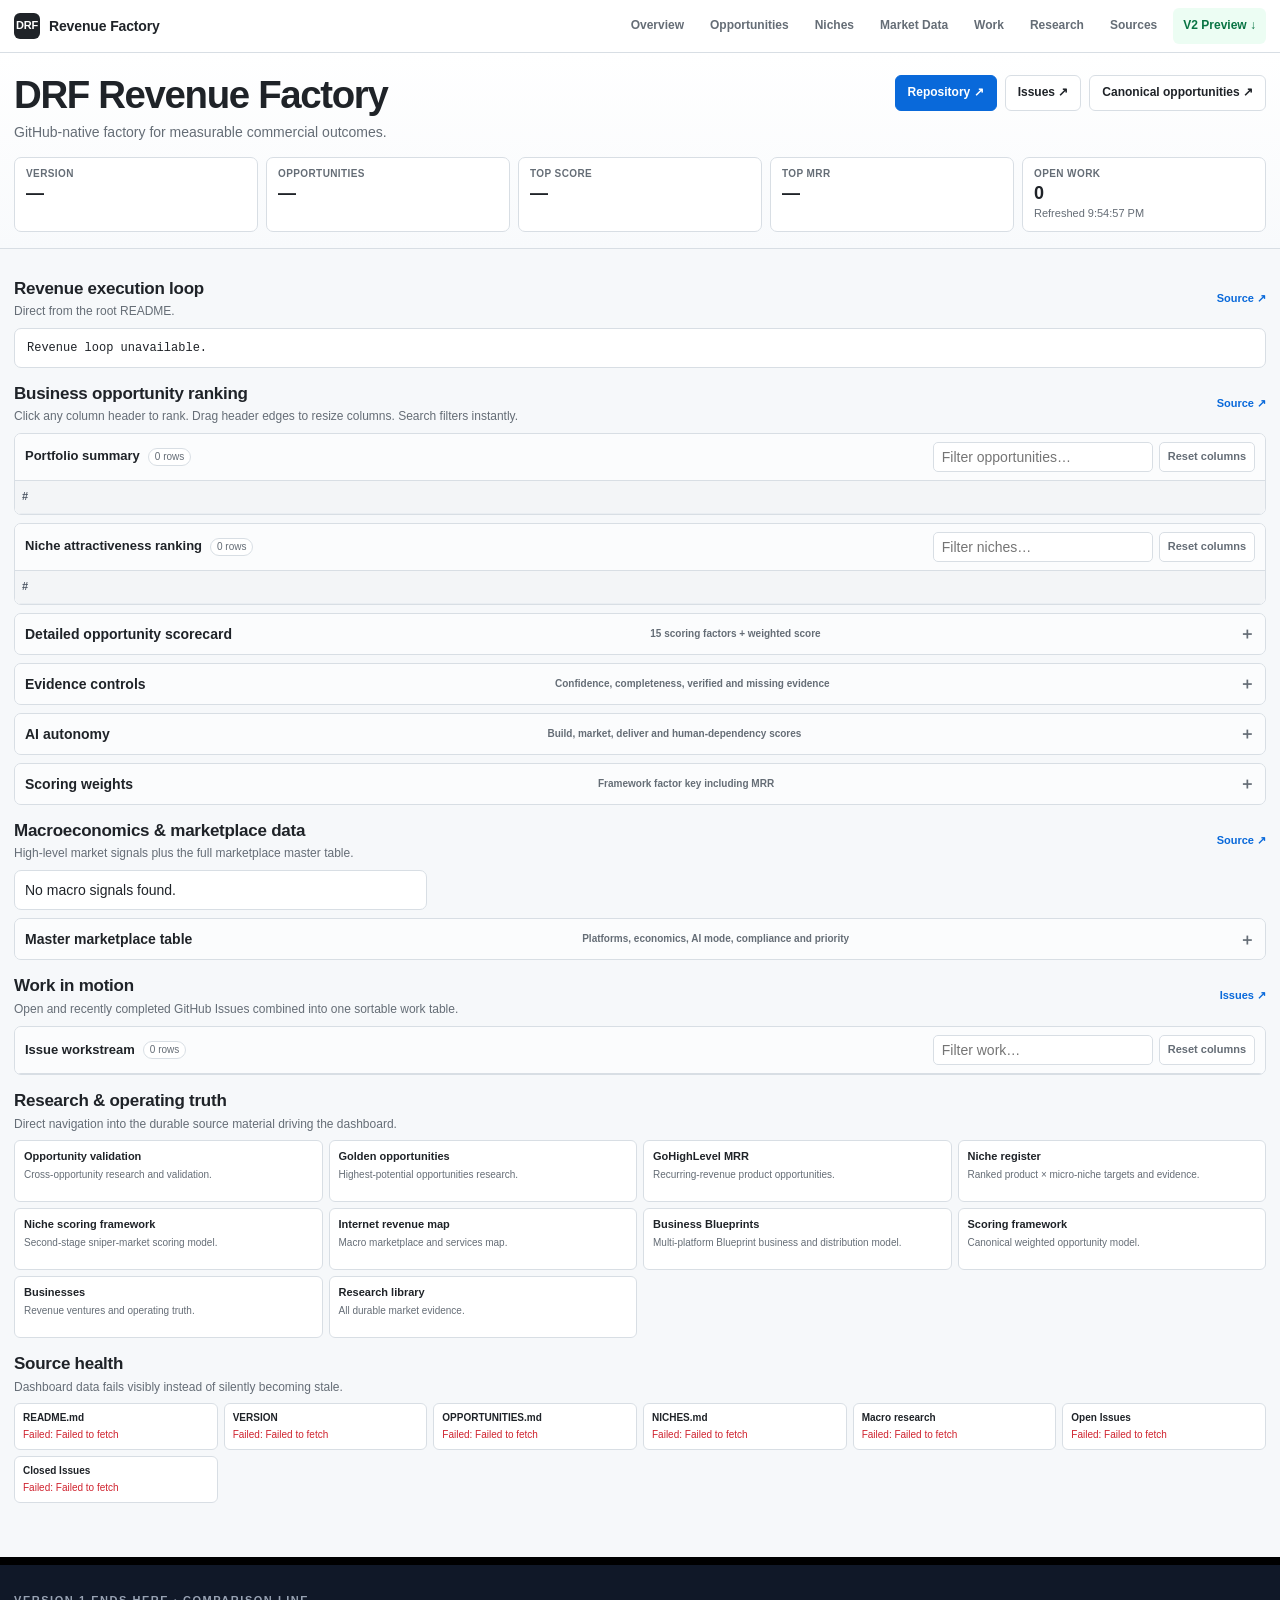
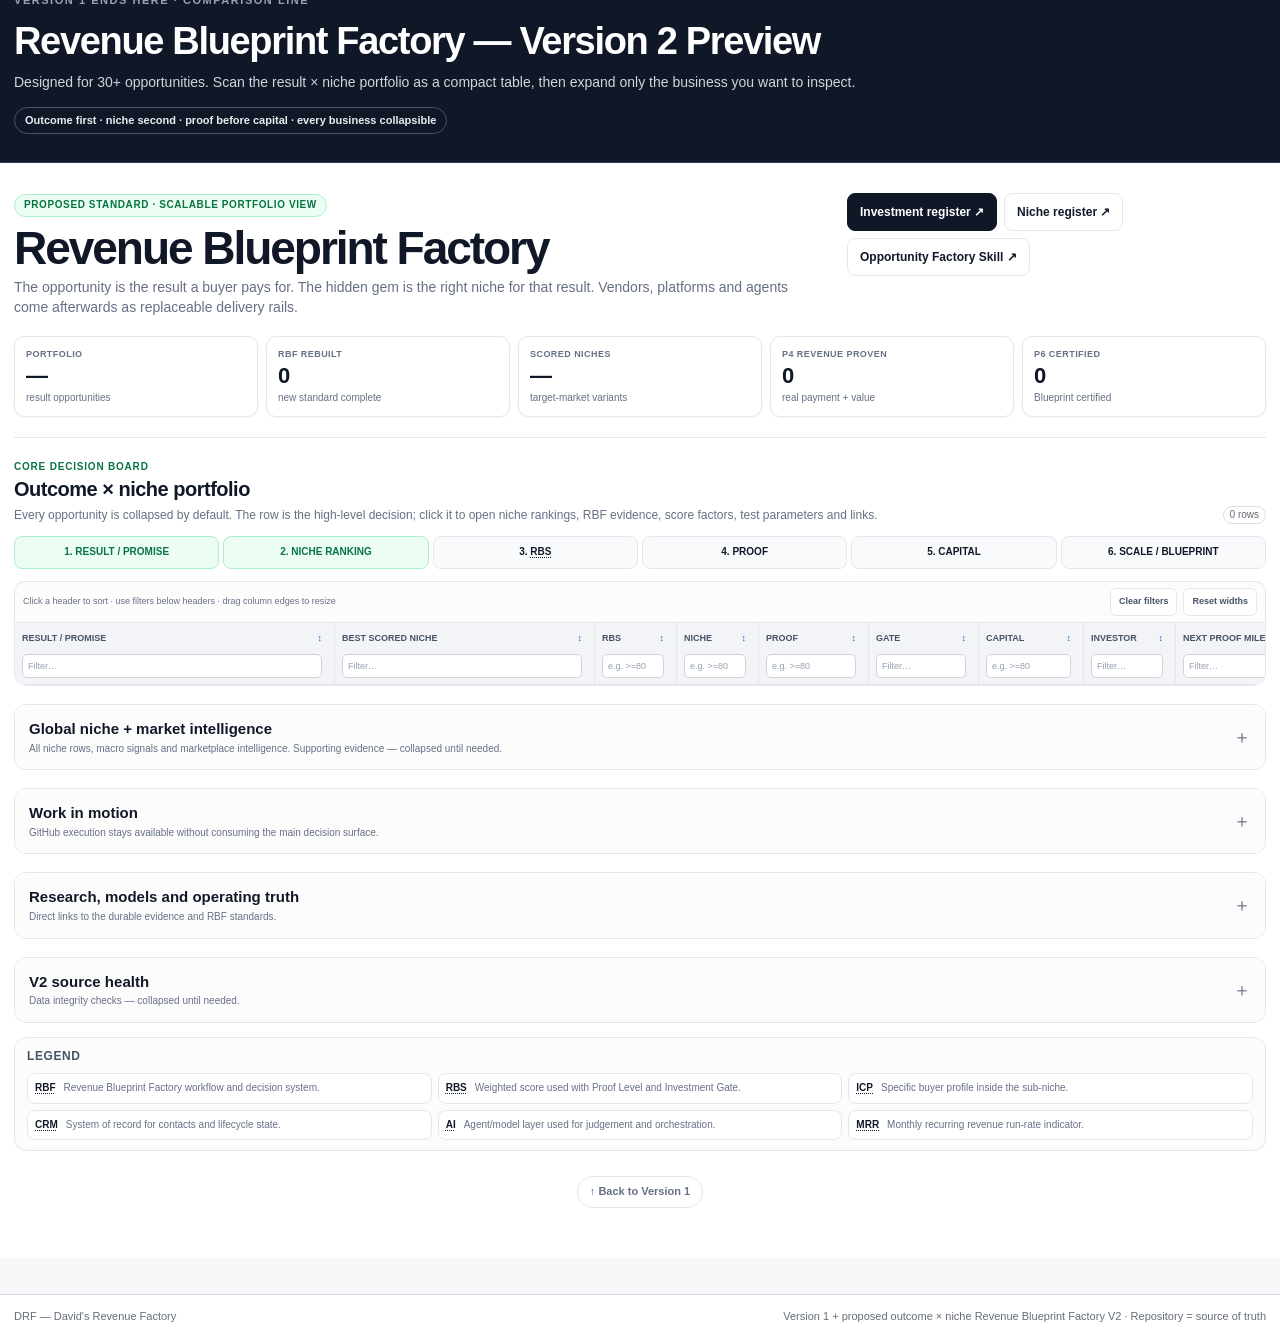
==== commit aa013e86: "Fix legacy dashboard repository routing" ====
--- a/dashboard-v1-v2.html
+++ b/dashboard-v1-v2.html
@@ -57,7 +57,7 @@
   <div class="wrap hero-in">
     <div class="hero-row">
       <div><h1>DRF Revenue Factory</h1><p id="intro">Loading canonical operating model…</p></div>
-      <div class="actions"><a class="btn primary external" href="https://github.com/tbhrc/drf">Repository ↗</a><a class="btn external" href="https://github.com/tbhrc/drf/issues">Issues ↗</a><a class="btn external" href="https://github.com/tbhrc/drf/blob/main/businesses/OPPORTUNITIES.md">Canonical opportunities ↗</a></div>
+      <div class="actions"><a class="btn primary external" href="https://github.com/tbhrc/drf-main">Repository ↗</a><a class="btn external" href="https://github.com/tbhrc/drf-main/issues">Issues ↗</a><a class="btn external" href="https://github.com/tbhrc/drf-main/blob/main/businesses/OPPORTUNITIES.md">Canonical opportunities ↗</a></div>
     </div>
     <div class="metrics">
       <div class="metric"><small>Version</small><strong id="version">…</strong></div>
@@ -70,12 +70,12 @@
 </div>
 <main class="wrap">
   <section class="section">
-    <div class="section-head"><div><h2>Revenue execution loop</h2><p>Direct from the root README.</p></div><a class="source-link external" href="https://github.com/tbhrc/drf/blob/main/README.md">Source ↗</a></div>
+    <div class="section-head"><div><h2>Revenue execution loop</h2><p>Direct from the root README.</p></div><a class="source-link external" href="https://github.com/tbhrc/drf-main/blob/main/README.md">Source ↗</a></div>
     <pre class="flow" id="revenue-loop">Loading…</pre>
   </section>
 
   <section class="section" id="opportunities">
-    <div class="section-head"><div><h2>Business opportunity ranking</h2><p>Click any column header to rank. Drag header edges to resize columns. Search filters instantly.</p></div><a class="source-link external" href="https://github.com/tbhrc/drf/blob/main/businesses/OPPORTUNITIES.md">Source ↗</a></div>
+    <div class="section-head"><div><h2>Business opportunity ranking</h2><p>Click any column header to rank. Drag header edges to resize columns. Search filters instantly.</p></div><a class="source-link external" href="https://github.com/tbhrc/drf-main/blob/main/businesses/OPPORTUNITIES.md">Source ↗</a></div>
     <div class="panel">
       <div class="panel-head"><div class="panel-title"><h3>Portfolio summary</h3><span class="count" id="portfolio-count">0 rows</span></div><div class="toolbar"><input class="search" id="portfolio-search" placeholder="Filter opportunities…" aria-label="Filter opportunities"><button class="toolbtn" id="portfolio-reset" type="button">Reset columns</button></div></div>
       <div id="portfolio-grid" class="portfolio-desktop"></div>
@@ -109,7 +109,7 @@
   </section>
 
   <section class="section" id="market">
-    <div class="section-head"><div><h2>Macroeconomics & marketplace data</h2><p>High-level market signals plus the full marketplace master table.</p></div><a class="source-link external" href="https://github.com/tbhrc/drf/blob/main/research/ai-first-digital-marketplaces-and-service-platforms.md">Source ↗</a></div>
+    <div class="section-head"><div><h2>Macroeconomics & marketplace data</h2><p>High-level market signals plus the full marketplace master table.</p></div><a class="source-link external" href="https://github.com/tbhrc/drf-main/blob/main/research/ai-first-digital-marketplaces-and-service-platforms.md">Source ↗</a></div>
     <div class="signal-grid" id="macro-grid"><div class="signal">Loading macro signals…</div></div>
     <details class="data-panel">
       <summary><span>Master marketplace table</span><span class="summary-meta">Platforms, economics, AI mode, compliance and priority</span></summary>
@@ -118,23 +118,23 @@
   </section>
 
   <section class="section" id="work">
-    <div class="section-head"><div><h2>Work in motion</h2><p>Open and recently completed GitHub Issues combined into one sortable work table.</p></div><a class="source-link external" href="https://github.com/tbhrc/drf/issues">Issues ↗</a></div>
+    <div class="section-head"><div><h2>Work in motion</h2><p>Open and recently completed GitHub Issues combined into one sortable work table.</p></div><a class="source-link external" href="https://github.com/tbhrc/drf-main/issues">Issues ↗</a></div>
     <div class="panel work-panel"><div class="panel-head"><div class="panel-title"><h3>Issue workstream</h3><span class="count" id="work-count">0 rows</span></div><div class="toolbar"><input class="search" id="work-search" placeholder="Filter work…"><button class="toolbtn" id="work-reset" type="button">Reset columns</button></div></div><div id="work-grid"></div></div>
   </section>
 
   <section class="section" id="research">
     <div class="section-head"><div><h2>Research & operating truth</h2><p>Direct navigation into the durable source material driving the dashboard.</p></div></div>
     <div class="research-grid">
-      <a class="external" href="https://github.com/tbhrc/drf/blob/main/research/business-opportunity-validation-2026-08-29.md">Opportunity validation<span>Cross-opportunity research and validation.</span></a>
-      <a class="external" href="https://github.com/tbhrc/drf/blob/main/research/five-golden-business-opportunities-2026-08-29.md">Golden opportunities<span>Highest-potential opportunities research.</span></a>
-      <a class="external" href="https://github.com/tbhrc/drf/blob/main/businesses/highlevel-vertical-saas-snapshot/research/gohighlevel-recurring-revenue-opportunities-2026-08-29.md">GoHighLevel MRR<span>Recurring-revenue product opportunities.</span></a>
-      <a class="external" href="https://github.com/tbhrc/drf/blob/main/businesses/NICHES.md">Niche register<span>Ranked product × micro-niche targets and evidence.</span></a>
-      <a class="external" href="https://github.com/tbhrc/drf/blob/main/knowledge/guidelines/niche-attractiveness-scoring-framework.md">Niche scoring framework<span>Second-stage sniper-market scoring model.</span></a>
-      <a class="external" href="https://github.com/tbhrc/drf/blob/main/research/ai-first-digital-marketplaces-and-service-platforms.md">Internet revenue map<span>Macro marketplace and services map.</span></a>
-      <a class="external" href="https://github.com/tbhrc/drf/blob/main/businesses/business-blueprints/README.md">Business Blueprints<span>Multi-platform Blueprint business and distribution model.</span></a>
-      <a class="external" href="https://github.com/tbhrc/drf/blob/main/knowledge/guidelines/business-opportunity-scoring-framework.md">Scoring framework<span>Canonical weighted opportunity model.</span></a>
-      <a class="external" href="https://github.com/tbhrc/drf/tree/main/businesses">Businesses<span>Revenue ventures and operating truth.</span></a>
-      <a class="external" href="https://github.com/tbhrc/drf/tree/main/research">Research library<span>All durable market evidence.</span></a>
+      <a class="external" href="https://github.com/tbhrc/drf-main/blob/main/research/business-opportunity-validation-2026-08-29.md">Opportunity validation<span>Cross-opportunity research and validation.</span></a>
+      <a class="external" href="https://github.com/tbhrc/drf-main/blob/main/research/five-golden-business-opportunities-2026-08-29.md">Golden opportunities<span>Highest-potential opportunities research.</span></a>
+      <a class="external" href="https://github.com/tbhrc/drf-main/blob/main/businesses/highlevel-vertical-saas-snapshot/research/gohighlevel-recurring-revenue-opportunities-2026-08-29.md">GoHighLevel MRR<span>Recurring-revenue product opportunities.</span></a>
+      <a class="external" href="https://github.com/tbhrc/drf-main/blob/main/businesses/NICHES.md">Niche register<span>Ranked product × micro-niche targets and evidence.</span></a>
+      <a class="external" href="https://github.com/tbhrc/drf-main/blob/main/skills/drf-opportunity-factory/references/niche-scoring.md">Niche scoring framework<span>Second-stage sniper-market scoring model.</span></a>
+      <a class="external" href="https://github.com/tbhrc/drf-main/blob/main/research/ai-first-digital-marketplaces-and-service-platforms.md">Internet revenue map<span>Macro marketplace and services map.</span></a>
+      <a class="external" href="https://github.com/tbhrc/drf-main/blob/main/businesses/business-blueprints/README.md">Business Blueprints<span>Multi-platform Blueprint business and distribution model.</span></a>
+      <a class="external" href="https://github.com/tbhrc/drf-main/blob/main/skills/drf-opportunity-factory/references/business-opportunity-scoring.md">Scoring framework<span>Canonical weighted opportunity model.</span></a>
+      <a class="external" href="https://github.com/tbhrc/drf-main/tree/main/businesses">Businesses<span>Revenue ventures and operating truth.</span></a>
+      <a class="external" href="https://github.com/tbhrc/drf-main/tree/main/research">Research library<span>All durable market evidence.</span></a>
     </div>
   </section>
 
@@ -170,9 +170,9 @@
             <p>The opportunity is the result a buyer pays for. The hidden gem is the right niche for that result. Vendors, platforms and agents come afterwards as replaceable delivery rails.</p>
           </div>
           <div class="v2actions">
-            <a class="v2btn primary external" href="https://github.com/tbhrc/drf/blob/main/businesses/INVESTMENT-READINESS.md">Investment register ↗</a>
-            <a class="v2btn external" href="https://github.com/tbhrc/drf/blob/main/businesses/NICHES.md">Niche register ↗</a>
-            <a class="v2btn external" href="https://github.com/tbhrc/drf/blob/main/workflows/revenue-blueprint-factory.md">RBF-7 workflow ↗</a>
+            <a class="v2btn primary external" href="https://github.com/tbhrc/drf-main/blob/main/businesses/INVESTMENT-READINESS.md">Investment register ↗</a>
+            <a class="v2btn external" href="https://github.com/tbhrc/drf-main/blob/main/businesses/NICHES.md">Niche register ↗</a>
+            <a class="v2btn external" href="https://github.com/tbhrc/drf-main/blob/main/skills/drf-opportunity-factory/SKILL.md">Opportunity Factory Skill ↗</a>
           </div>
         </div>
         <div class="v2metrics">
@@ -215,18 +215,18 @@
       <details class="v2collapse" id="v2-research">
         <summary><span class="v2collapse-title"><b>Research, models and operating truth</b><span>Direct links to the durable evidence and RBF standards.</span></span></summary>
         <div class="v2collapse-body"><div class="v2links">
-          <a class="v2link external" href="https://github.com/tbhrc/drf/blob/main/businesses/whatsapp-crm-revenue-core/RBF-ASSESSMENT-HVAC.md">HVAC RBF assessment<span>Enquiry-to-Revenue Control × HVAC: 86 RBS, 92 niche, P2.</span></a>
-          <a class="v2link external" href="https://github.com/tbhrc/drf/blob/main/businesses/instant-quote-quote-to-cash/RBF-ASSESSMENT-DRYWALL-GYPSUM.md">Gypsum RBF assessment<span>Fast Quote-to-Cash × gypsum: 82 RBS, 87 niche, P2.</span></a>
-          <a class="v2link external" href="https://github.com/tbhrc/drf/blob/main/businesses/business-blueprints/DISTRIBUTION-CHANNELS.md">Business Blueprint channels<span>Whop, Gumroad, Contra, Notion, Lemon Squeezy and other endpoints routed by product fit.</span></a>
-          <a class="v2link external" href="https://github.com/tbhrc/drf/blob/main/businesses/business-blueprints/RBF-ASSESSMENT.md">Business Blueprints RBF assessment<span>82/100 P2 multi-platform digital-product underwriting.</span></a>
-          <a class="v2link external" href="https://github.com/tbhrc/drf/blob/main/businesses/INVESTMENT-READINESS.md">Investment readiness<span>Outcome-first portfolio RBS, proof, gate and capital register.</span></a>
-          <a class="v2link external" href="https://github.com/tbhrc/drf/blob/main/workflows/revenue-blueprint-factory.md">RBF-7 workflow<span>Capture → Underwrite → Backtest → Forward Test → Scale.</span></a>
-          <a class="v2link external" href="https://github.com/tbhrc/drf/blob/main/knowledge/guidelines/revenue-blueprint-scoring-and-investment-readiness.md">RBS scoring standard<span>Ten-factor score, P0–P6 and capital gates.</span></a>
-          <a class="v2link external" href="https://github.com/tbhrc/drf/blob/main/businesses/NICHES.md">Niche register<span>Second commercial-selection layer and hidden-gem ranking.</span></a>
-          <a class="v2link external" href="https://github.com/tbhrc/drf/blob/main/research/ai-first-digital-marketplaces-and-service-platforms.md">Internet revenue map<span>Marketplace, distribution and macro evidence.</span></a>
-          <a class="v2link external" href="https://github.com/tbhrc/drf/blob/main/knowledge/templates/revenue-blueprint-financial-model.md">Financial model<span>Monthly return, payback, runway and downside rules.</span></a>
-          <a class="v2link external" href="https://github.com/tbhrc/drf/tree/main/businesses">All businesses<span>Every parent result opportunity and durable research.</span></a>
-          <a class="v2link external" href="https://github.com/tbhrc/drf/tree/main/research">Research library<span>All durable market evidence.</span></a>
+          <a class="v2link external" href="https://github.com/tbhrc/drf-main/blob/main/businesses/whatsapp-crm-revenue-core/RBF-ASSESSMENT-HVAC.md">HVAC RBF assessment<span>Enquiry-to-Revenue Control × HVAC: 86 RBS, 92 niche, P2.</span></a>
+          <a class="v2link external" href="https://github.com/tbhrc/drf-main/blob/main/businesses/instant-quote-quote-to-cash/RBF-ASSESSMENT-DRYWALL-GYPSUM.md">Gypsum RBF assessment<span>Fast Quote-to-Cash × gypsum: 82 RBS, 87 niche, P2.</span></a>
+          <a class="v2link external" href="https://github.com/tbhrc/drf-main/blob/main/businesses/business-blueprints/DISTRIBUTION-CHANNELS.md">Business Blueprint channels<span>Whop, Gumroad, Contra, Notion, Lemon Squeezy and other endpoints routed by product fit.</span></a>
+          <a class="v2link external" href="https://github.com/tbhrc/drf-main/blob/main/businesses/business-blueprints/RBF-ASSESSMENT.md">Business Blueprints RBF assessment<span>82/100 P2 multi-platform digital-product underwriting.</span></a>
+          <a class="v2link external" href="https://github.com/tbhrc/drf-main/blob/main/businesses/INVESTMENT-READINESS.md">Investment readiness<span>Outcome-first portfolio RBS, proof, gate and capital register.</span></a>
+          <a class="v2link external" href="https://github.com/tbhrc/drf-main/blob/main/skills/drf-opportunity-factory/SKILL.md">Opportunity Factory Skill<span>Layer 1 → Layer 2 → Layer 3 operating route.</span></a>
+          <a class="v2link external" href="https://github.com/tbhrc/drf-main/blob/main/skills/drf-opportunity-factory/references/commercial-underwriting-proof-capital.md">RBS scoring standard<span>Ten-factor score, P0–P6 and capital gates.</span></a>
+          <a class="v2link external" href="https://github.com/tbhrc/drf-main/blob/main/businesses/NICHES.md">Niche register<span>Second commercial-selection layer and hidden-gem ranking.</span></a>
+          <a class="v2link external" href="https://github.com/tbhrc/drf-main/blob/main/research/ai-first-digital-marketplaces-and-service-platforms.md">Internet revenue map<span>Marketplace, distribution and macro evidence.</span></a>
+          <a class="v2link external" href="https://github.com/tbhrc/drf-main/blob/main/skills/drf-opportunity-factory/references/commercial-underwriting-proof-capital.md">Commercial underwriting<span>Return profile, proof, stage and capital rules.</span></a>
+          <a class="v2link external" href="https://github.com/tbhrc/drf-main/tree/main/businesses">All businesses<span>Every parent result opportunity and durable research.</span></a>
+          <a class="v2link external" href="https://github.com/tbhrc/drf-main/tree/main/research">Research library<span>All durable market evidence.</span></a>
         </div></div>
       </details>
 
@@ -259,7 +259,7 @@
 </main>
 <footer><div class="wrap foot"><span>DRF — David's Revenue Factory</span><span>Version 1 + proposed outcome × niche Revenue Blueprint Factory V2 · Repository = source of truth</span></div></footer>
 <script>
-const REPO='tbhrc/drf';
+const REPO='tbhrc/drf-main';
 const RAW=`https://raw.githubusercontent.com/${REPO}/main/`;
 const API=`https://api.github.com/repos/${REPO}`;
 const $=id=>document.getElementById(id);
@@ -282,7 +282,7 @@
 function abbrMarkup(term,label){const t=ABBR_TITLES[term]||term;const l=label||term;return `<abbr class="abbr-tip" tabindex="0" title="${escapeHtml(t)}">${escapeHtml(l)}</abbr>`}
 function labelWithAbbrs(text){return escapeHtml(String(text??'')).replace(/\bRBF\b/g,abbrMarkup('RBF')).replace(/\bRBS\b/g,abbrMarkup('RBS')).replace(/\bICP\b/g,abbrMarkup('ICP')).replace(/\bCRM\b/g,abbrMarkup('CRM')).replace(/\bAI\b/g,abbrMarkup('AI')).replace(/\bMRR\b/g,abbrMarkup('MRR'))}
 function splitSubNicheText(value){const txt=String(value||'').trim();if(!txt)return{lead:'',tail:''};const colon=txt.indexOf(':');if(colon>1)return{lead:txt.slice(0,colon+1).trim(),tail:txt.slice(colon+1).trim()};const words=txt.split(/\s+/);return{lead:words.slice(0,2).join(' '),tail:words.slice(2).join(' ')}}
-function sourceLinks(value){const paths=String(value||'').match(/(?:businesses|research|knowledge)\/[A-Za-z0-9_./-]+\.md/g)||[];if(!paths.length)return null;const frag=document.createDocumentFragment();[...new Set(paths)].forEach((p,i)=>{if(i)frag.append(document.createTextNode(' · '));const a=document.createElement('a');a.href=`https://github.com/${REPO}/blob/main/${p}`;a.target='_blank';a.rel='noopener noreferrer';a.className='extlink';a.textContent=paths.length>1?`Source ${i+1} ↗`:'Open ↗';frag.append(a)});return frag}
+function sourceLinks(value){const paths=String(value||'').match(/(?:businesses|research|skills)\/[A-Za-z0-9_./-]+\.md/g)||[];if(!paths.length)return null;const frag=document.createDocumentFragment();[...new Set(paths)].forEach((p,i)=>{if(i)frag.append(document.createTextNode(' · '));const a=document.createElement('a');a.href=`https://github.com/${REPO}/blob/main/${p}`;a.target='_blank';a.rel='noopener noreferrer';a.className='extlink';a.textContent=paths.length>1?`Source ${i+1} ↗`:'Open ↗';frag.append(a)});return frag}
 function defaultWidth(name){const n=name.toLowerCase();if(n==='rank'||n==='#')return 54;if(n.includes('opportunity'))return 250;if(n.includes('result / promise'))return 360;if(n.includes('sub-niche')||n.includes('core pain'))return 300;if(n.includes('current read'))return 380;if(n.includes('current action')||n.includes('next action')||n.includes('next evidence'))return 350;if(n.includes('return profile'))return 330;if(n.includes('verified evidence')||n.includes('missing evidence'))return 360;if(n.includes('what drf')||n.includes('demand')||n.includes('economics')||n.includes('human/compliance')||n.includes('automation')||n.includes('founder read'))return 280;if(n.includes('canonical detail'))return 110;if(n.includes('title'))return 360;if(n.includes('updated'))return 135;if(n.includes('state')||n.includes('stage')||n.includes('priority')||n.includes('mode')||n.includes('discovery')||n.includes('decision')||n.includes('proof')||n.includes('gate')||n.includes('capital'))return 135;if(n.includes('score')||n.includes('confidence'))return 120;if(n.length<=4)return 72;return 150}
 function renderMobilePortfolio(rows){const host=$('portfolio-cards');host.innerHTML='';rows.forEach((r,i)=>{const c=document.createElement('article');c.className='oppcard';const links=sourceLinks(r['Canonical detail']);c.innerHTML=`<div class="oppcard-head"><h3>#${i+1} ${escapeHtml(r['Opportunity'])}</h3><span class="stage">${escapeHtml(r['Stage'])}</span></div><div class="scoregrid"><div class="scorebox"><small>Score</small><strong class="${scoreClass(r['Opportunity Score'])}">${escapeHtml(r['Opportunity Score'])}</strong></div><div class="scorebox"><small>MRR</small><strong class="${scoreClass(r['MRR'])}">${escapeHtml(r['MRR'])}</strong></div><div class="scorebox"><small>AI</small><strong class="${scoreClass(r['AI Autonomy'])}">${escapeHtml(r['AI Autonomy'])}</strong></div><div class="scorebox"><small>Evidence</small><strong class="${scoreClass(r['Evidence Confidence'])}">${escapeHtml(r['Evidence Confidence'])}</strong></div></div><div class="opp-copy"><strong>Current read</strong><p>${escapeHtml(r['Current read'])}</p></div><div class="opp-copy"><strong>Next action</strong><p>${escapeHtml(r['Next action'])}</p></div>`;if(links){const d=document.createElement('div');d.append(links);c.append(d)}host.append(c)})}
 function createGrid(hostId,rows,opts={}){
